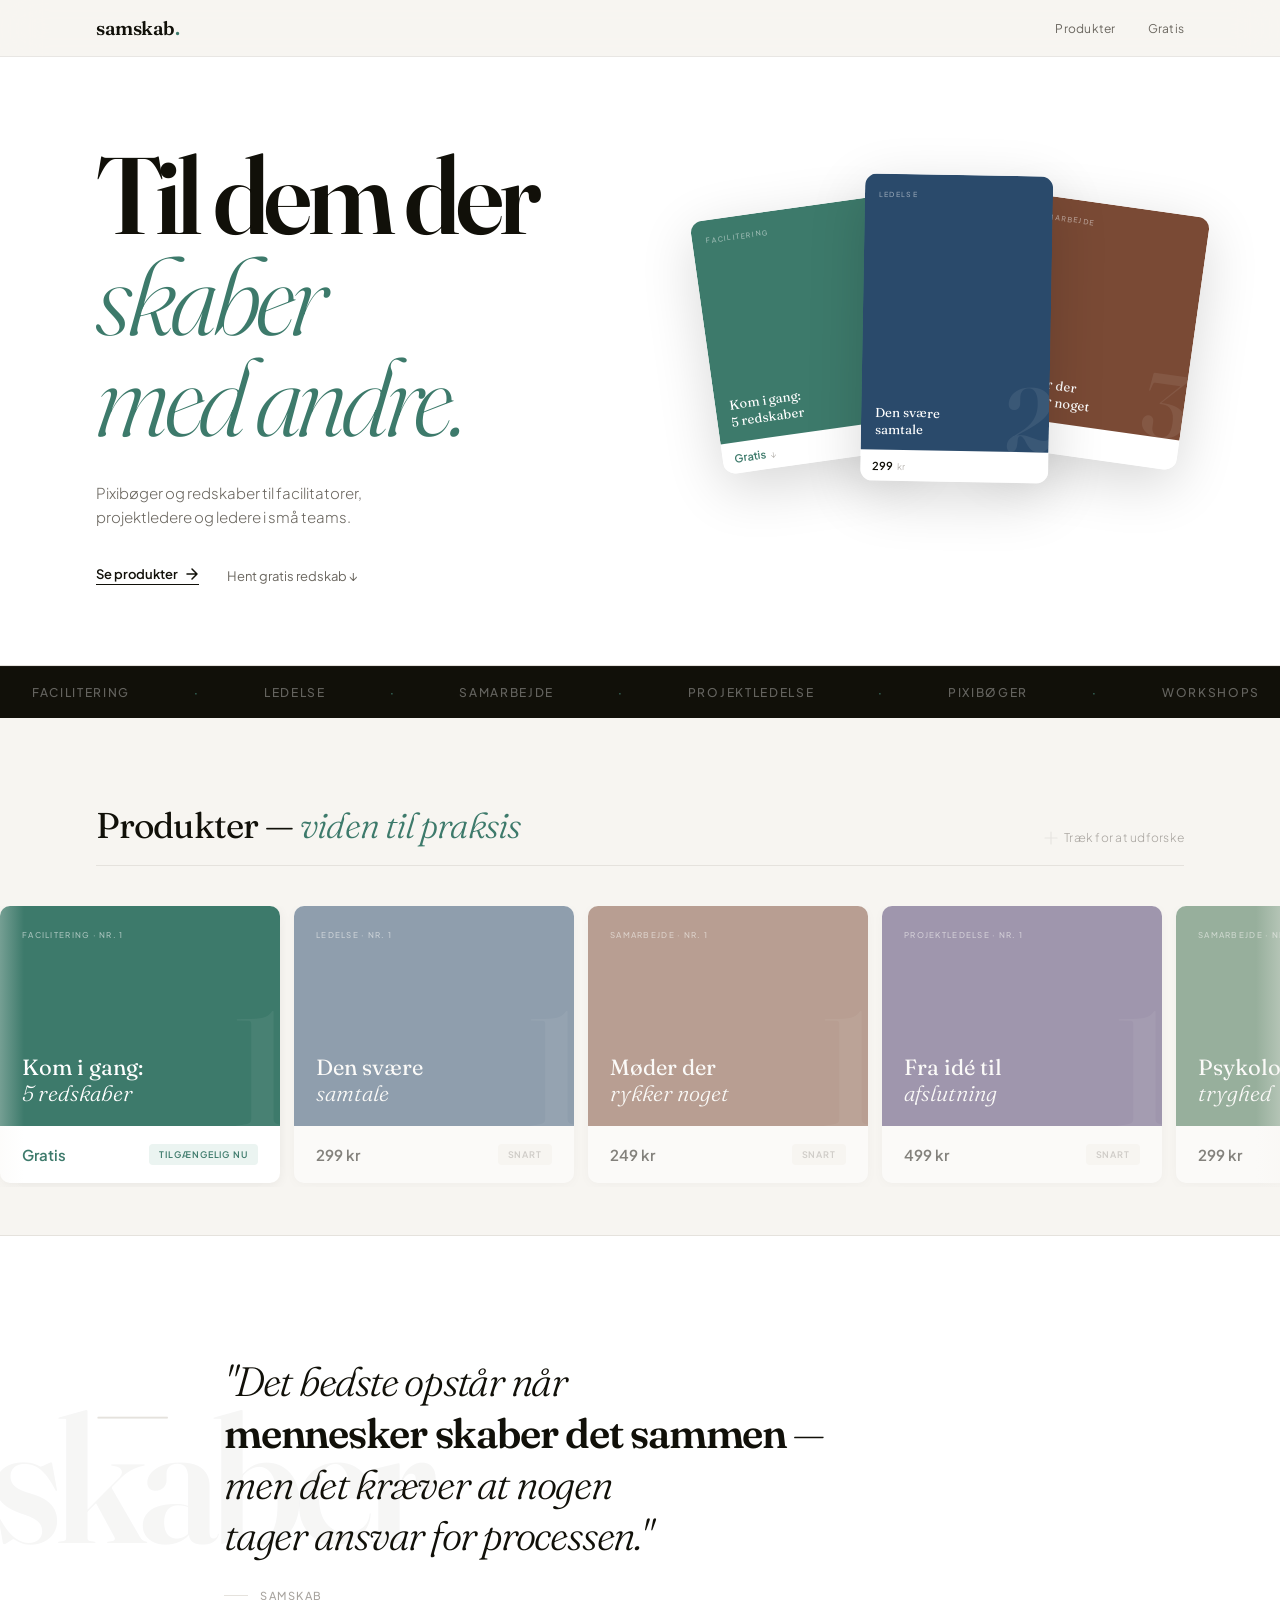
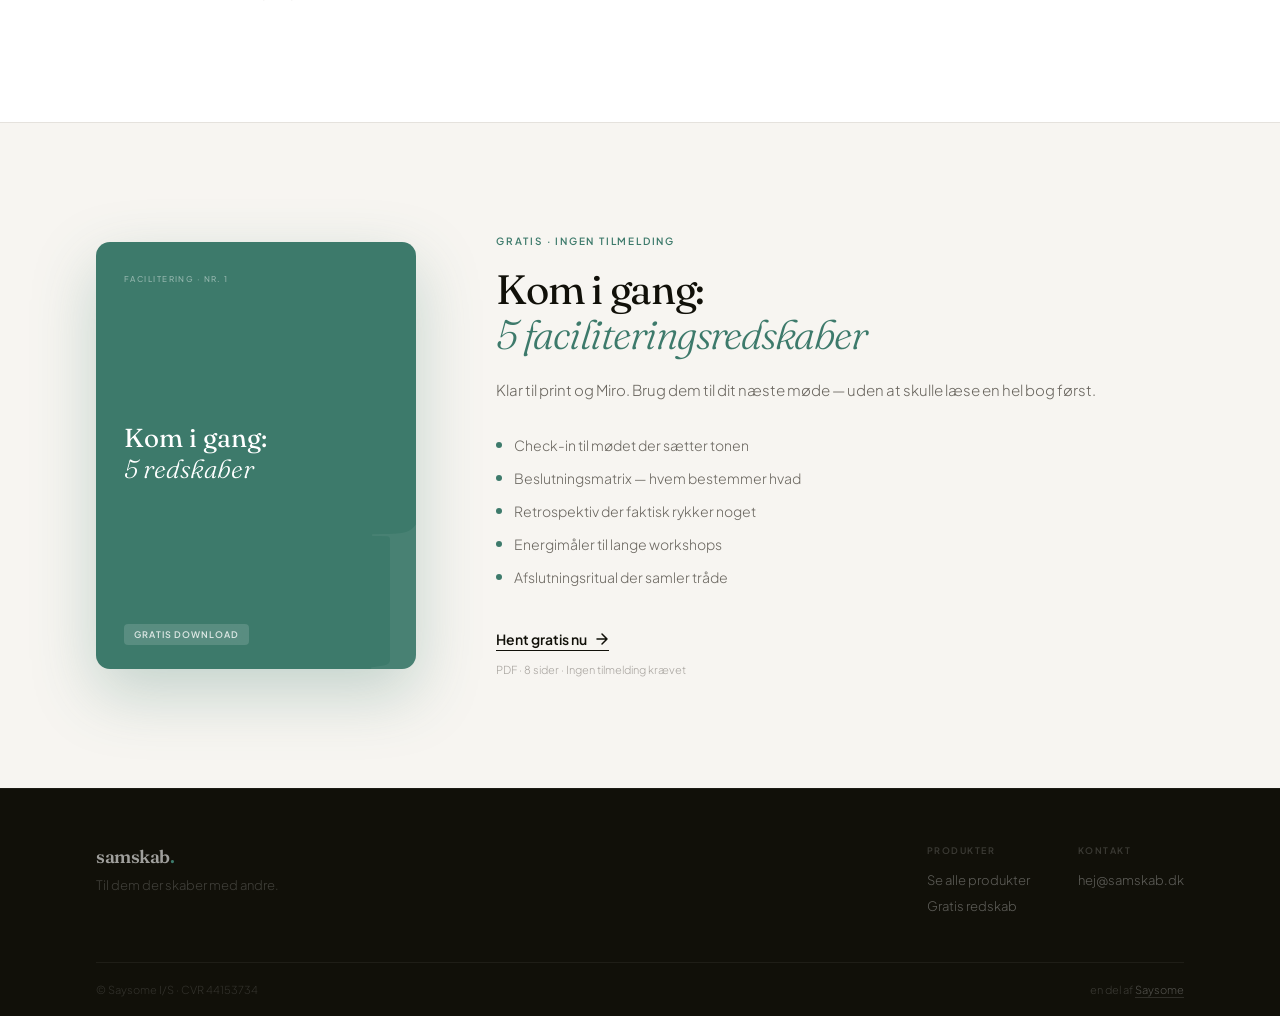
==== index.html @ ae4f19b9 "Redesign bottom half: editorial statement, split gratis section, structured footer Replaces dark sta" ====
<!DOCTYPE html>
<html lang="da">
<head>
  <meta charset="UTF-8">
  <meta name="viewport" content="width=device-width, initial-scale=1.0">
  <title>samskab — Til dem der skaber med andre</title>
  <meta name="description" content="Pixibøger og redskaber til facilitatorer, projektledere og ledere i små teams.">
  <meta property="og:title" content="samskab — Til dem der skaber med andre">
  <meta property="og:description" content="Pixibøger og redskaber til facilitatorer, projektledere og ledere i små teams.">
  <meta property="og:type" content="website">
  <link rel="preconnect" href="https://fonts.googleapis.com">
  <link rel="preconnect" href="https://fonts.gstatic.com" crossorigin>
  <link href="https://fonts.googleapis.com/css2?family=Fraunces:ital,opsz,wght@0,9..144,300;0,9..144,400;0,9..144,600;1,9..144,300;1,9..144,400&family=Plus+Jakarta+Sans:wght@300;400;500;600&display=swap" rel="stylesheet">
  <link rel="stylesheet" href="css/style.css">
</head>
<body>

<!-- NAV -->
<header class="nav">
  <div class="wrap">
    <div class="nav-inner">
      <a href="#" class="nav-logo">samskab<span>.</span></a>
      <nav class="nav-links">
        <a href="#produkter" class="nav-link">Produkter</a>
        <a href="#gratis" class="nav-link">Gratis</a>
      </nav>
    </div>
  </div>
</header>


<!-- HERO -->
<section class="hero">
  <div class="wrap">
    <div class="hero-inner">

      <div>
        <h1 class="hero-h1 reveal">
          Til dem der<br>
          <span class="italic">skaber<br>med andre.</span>
        </h1>
        <p class="hero-meta reveal reveal-delay-1">
          Pixibøger og redskaber til facilitatorer,<br>
          projektledere og ledere i små teams.
        </p>
        <div class="hero-links reveal reveal-delay-2">
          <a href="#produkter" class="hero-link-primary">
            Se produkter
            <svg width="14" height="14" viewBox="0 0 14 14" fill="none"><path d="M2 7h10M7 2l5 5-5 5" stroke="currentColor" stroke-width="1.5" stroke-linecap="round" stroke-linejoin="round"/></svg>
          </a>
          <a href="#gratis" class="hero-link-secondary">
            Hent gratis redskab ↓
          </a>
        </div>
      </div>

      <!-- Fanned card deck -->
      <div class="hero-deck">
        <div class="hc">
          <div class="hc-cover hc-cover-h" style="background:var(--s-f)">
            <div class="hc-deco">1</div>
            <div class="hc-series">Facilitering</div>
            <div class="hc-title">Kom i gang:<br>5 redskaber</div>
          </div>
          <div class="hc-foot"><div class="hc-price free">Gratis <small>↓</small></div></div>
        </div>
        <div class="hc">
          <div class="hc-cover hc-cover-xl" style="background:var(--s-l)">
            <div class="hc-deco">2</div>
            <div class="hc-series">Ledelse</div>
            <div class="hc-title">Den svære<br>samtale</div>
          </div>
          <div class="hc-foot"><div class="hc-price">299 <small>kr</small></div></div>
        </div>
        <div class="hc">
          <div class="hc-cover hc-cover-h" style="background:var(--s-s)">
            <div class="hc-deco">3</div>
            <div class="hc-series">Samarbejde</div>
            <div class="hc-title">Møder der<br>rykker noget</div>
          </div>
          <div class="hc-foot"><div class="hc-price">249 <small>kr</small></div></div>
        </div>
      </div>

    </div>
  </div>
</section>


<!-- MARQUEE -->
<div class="marquee-wrap">
  <div class="marquee-track">
    <!-- Repeated twice for seamless loop -->
    <span class="marquee-item">Facilitering</span>
    <span class="marquee-item accent">·</span>
    <span class="marquee-item">Ledelse</span>
    <span class="marquee-item accent">·</span>
    <span class="marquee-item">Samarbejde</span>
    <span class="marquee-item accent">·</span>
    <span class="marquee-item">Projektledelse</span>
    <span class="marquee-item accent">·</span>
    <span class="marquee-item">Pixibøger</span>
    <span class="marquee-item accent">·</span>
    <span class="marquee-item">Workshops</span>
    <span class="marquee-item accent">·</span>
    <span class="marquee-item">Redskaber</span>
    <span class="marquee-item accent">·</span>
    <span class="marquee-item">Skaber med andre</span>
    <span class="marquee-item accent">·</span>
    <span class="marquee-item">Facilitering</span>
    <span class="marquee-item accent">·</span>
    <span class="marquee-item">Ledelse</span>
    <span class="marquee-item accent">·</span>
    <span class="marquee-item">Samarbejde</span>
    <span class="marquee-item accent">·</span>
    <span class="marquee-item">Projektledelse</span>
    <span class="marquee-item accent">·</span>
    <span class="marquee-item">Pixibøger</span>
    <span class="marquee-item accent">·</span>
    <span class="marquee-item">Workshops</span>
    <span class="marquee-item accent">·</span>
    <span class="marquee-item">Redskaber</span>
    <span class="marquee-item accent">·</span>
    <span class="marquee-item">Skaber med andre</span>
    <span class="marquee-item accent">·</span>
  </div>
</div>


<!-- PRODUKTER -->
<section class="section-products" id="produkter">
  <div class="wrap">
    <div class="products-header reveal">
      <h2 class="products-h2">Produkter — <em>viden til praksis</em></h2>
      <span class="products-hint">
        <svg width="14" height="14" viewBox="0 0 14 14" fill="none"><path d="M7 1v12M1 7h12" stroke="currentColor" stroke-width="1.2" stroke-linecap="round" opacity=".5"/></svg>
        Træk for at udforske
      </span>
    </div>
  </div>

  <!-- Drag-scroll shelf -->
  <div class="shelf-outer">
    <div class="shelf" id="shelf">

      <div class="shelf-card">
        <a href="#gratis">
          <div class="sc-cover" style="background:var(--s-f)">
            <div class="sc-deco">1</div>
            <div class="sc-series">Facilitering · Nr. 1</div>
            <div class="sc-title">Kom i gang:<br><em>5 redskaber</em></div>
          </div>
          <div class="sc-foot">
            <div class="sc-price free">Gratis</div>
            <div class="sc-badge free-badge">Tilgængelig nu</div>
          </div>
        </a>
      </div>

      <div class="shelf-card disabled">
        <div class="sc-cover" style="background:var(--s-l)">
          <div class="sc-deco">1</div>
          <div class="sc-series">Ledelse · Nr. 1</div>
          <div class="sc-title">Den svære<br><em>samtale</em></div>
        </div>
        <div class="sc-foot">
          <div class="sc-price">299 kr</div>
          <div class="sc-badge soon-badge">Snart</div>
        </div>
      </div>

      <div class="shelf-card disabled">
        <div class="sc-cover" style="background:var(--s-s)">
          <div class="sc-deco">1</div>
          <div class="sc-series">Samarbejde · Nr. 1</div>
          <div class="sc-title">Møder der<br><em>rykker noget</em></div>
        </div>
        <div class="sc-foot">
          <div class="sc-price">249 kr</div>
          <div class="sc-badge soon-badge">Snart</div>
        </div>
      </div>

      <div class="shelf-card disabled">
        <div class="sc-cover" style="background:var(--s-p)">
          <div class="sc-deco">1</div>
          <div class="sc-series">Projektledelse · Nr. 1</div>
          <div class="sc-title">Fra idé til<br><em>afslutning</em></div>
        </div>
        <div class="sc-foot">
          <div class="sc-price">499 kr</div>
          <div class="sc-badge soon-badge">Snart</div>
        </div>
      </div>

      <div class="shelf-card disabled">
        <div class="sc-cover" style="background:var(--s-g)">
          <div class="sc-deco">2</div>
          <div class="sc-series">Samarbejde · Nr. 2</div>
          <div class="sc-title">Psykologisk<br><em>tryghed</em></div>
        </div>
        <div class="sc-foot">
          <div class="sc-price">299 kr</div>
          <div class="sc-badge soon-badge">Snart</div>
        </div>
      </div>

    </div>
  </div>
</section>


<!-- STATEMENT -->
<section class="section-statement">
  <div class="wrap">
    <div class="statement-ghost" aria-hidden="true">skaber</div>
    <div class="statement-body reveal">
      <div class="statement-num" aria-hidden="true">—</div>
      <div class="statement-content">
        <p class="statement-q">
          "Det bedste opstår når<br>
          <strong>mennesker skaber det sammen</strong> —<br>
          men det kræver at nogen<br>
          tager ansvar for processen."
        </p>
        <div class="statement-attr">samskab</div>
      </div>
    </div>
  </div>
</section>


<!-- GRATIS -->
<section class="section-gratis" id="gratis">
  <div class="wrap">
    <div class="gratis-grid">

      <!-- Left: cover card -->
      <div class="gratis-cover reveal">
        <div class="gratis-cover-deco" aria-hidden="true">1</div>
        <div class="gratis-cover-series">Facilitering · Nr. 1</div>
        <div class="gratis-cover-title">Kom i gang:<br><em>5 redskaber</em></div>
        <div class="gratis-cover-foot">
          <span class="gratis-cover-tag">Gratis download</span>
        </div>
      </div>

      <!-- Right: info -->
      <div class="gratis-info reveal reveal-delay-1">
        <div class="gratis-kicker">Gratis · Ingen tilmelding</div>
        <h2 class="gratis-h">Kom i gang:<br><em>5 faciliterings­redskaber</em></h2>
        <p class="gratis-sub">Klar til print og Miro. Brug dem til dit næste møde — uden at skulle læse en hel bog først.</p>
        <ul class="gratis-bullets">
          <li>Check-in til mødet der sætter tonen</li>
          <li>Beslutningsmatrix — hvem bestemmer hvad</li>
          <li>Retrospektiv der faktisk rykker noget</li>
          <li>Energimåler til lange workshops</li>
          <li>Afslutningsritual der samler tråde</li>
        </ul>
        <a href="[LEMON_SQUEEZY_URL]" class="gratis-cta">
          Hent gratis nu
          <svg width="14" height="14" viewBox="0 0 14 14" fill="none"><path d="M2 7h10M7 2l5 5-5 5" stroke="currentColor" stroke-width="1.5" stroke-linecap="round" stroke-linejoin="round"/></svg>
        </a>
        <span class="gratis-note">PDF · 8 sider · Ingen tilmelding krævet</span>
      </div>

    </div>
  </div>
</section>


<!-- FOOTER -->
<footer class="footer">
  <div class="wrap">
    <div class="footer-top">
      <div class="footer-brand">
        <span class="footer-logo">samskab<span>.</span></span>
        <p class="footer-tagline">Til dem der skaber med andre.</p>
      </div>
      <div>
        <div class="footer-col-head">Produkter</div>
        <div class="footer-col-links">
          <a href="#produkter" class="footer-link">Se alle produkter</a>
          <a href="#gratis" class="footer-link">Gratis redskab</a>
        </div>
      </div>
      <div>
        <div class="footer-col-head">Kontakt</div>
        <div class="footer-col-links">
          <a href="mailto:hej@samskab.dk" class="footer-link">hej@samskab.dk</a>
        </div>
      </div>
    </div>
    <div class="footer-bottom">
      <span class="footer-copy">© Saysome I/S · CVR 44153734</span>
      <span class="footer-saysome">en del af <a href="https://saysome.dk" target="_blank" rel="noopener">Saysome</a></span>
    </div>
  </div>
</footer>


<script>
// ── Scroll reveal
const observer = new IntersectionObserver((entries) => {
  entries.forEach(e => {
    if (e.isIntersecting) { e.target.classList.add('visible'); observer.unobserve(e.target); }
  });
}, { threshold: 0.12 });
document.querySelectorAll('.reveal').forEach(el => observer.observe(el));

// ── Drag-scroll shelf
const shelf = document.getElementById('shelf');
let isDown = false, startX, scrollLeft;
shelf.addEventListener('mousedown', e => {
  isDown = true;
  startX = e.pageX - shelf.offsetLeft;
  scrollLeft = shelf.scrollLeft;
});
document.addEventListener('mouseup', () => { isDown = false; });
shelf.addEventListener('mousemove', e => {
  if (!isDown) return;
  e.preventDefault();
  const x = e.pageX - shelf.offsetLeft;
  shelf.scrollLeft = scrollLeft - (x - startX) * 1.4;
});
// Touch support
shelf.addEventListener('touchstart', e => {
  startX = e.touches[0].pageX - shelf.offsetLeft;
  scrollLeft = shelf.scrollLeft;
}, { passive: true });
shelf.addEventListener('touchmove', e => {
  const x = e.touches[0].pageX - shelf.offsetLeft;
  shelf.scrollLeft = scrollLeft - (x - startX);
}, { passive: true });
</script>

</body>
</html>
---- css/style.css ----
/* ─────────────────────────────────────────
   samskab.dk · 2025 · Trendsetter edition
   ───────────────────────────────────────── */

*, *::before, *::after { margin: 0; padding: 0; box-sizing: border-box; }

:root {
  --primary:   #3D7A6B;
  --pl:        #EBF4F1;
  --text:      #111009;
  --muted:     #6B6760;
  --subtle:    #A8A49F;
  --bg:        #F7F5F1;
  --white:     #FFFFFF;
  --border:    #E5E2DD;
  --dark:      #111009;

  --s-f: #3D7A6B;
  --s-l: #2A4A6B;
  --s-s: #7A4A35;
  --s-p: #4A3A6B;
  --s-g: #3A6B4A;

  --serif: 'Fraunces', Georgia, serif;
  --sans:  'Plus Jakarta Sans', system-ui, sans-serif;
}

html { font-size: 16px; -webkit-font-smoothing: antialiased; scroll-behavior: smooth; }
body { font-family: var(--sans); background: var(--bg); color: var(--text); overflow-x: hidden; }
a { text-decoration: none; color: inherit; }

.wrap { max-width: 1200px; margin: 0 auto; padding: 0 56px; }
@media (max-width: 680px) { .wrap { padding: 0 24px; } }

/* ── SCROLL REVEAL ── */
.reveal {
  opacity: 0;
  transform: translateY(28px);
  transition: opacity .7s cubic-bezier(.16,1,.3,1), transform .7s cubic-bezier(.16,1,.3,1);
}
.reveal.visible { opacity: 1; transform: translateY(0); }
.reveal-delay-1 { transition-delay: .1s; }
.reveal-delay-2 { transition-delay: .2s; }
.reveal-delay-3 { transition-delay: .3s; }

/* ── NAV ── */
.nav {
  background: rgba(247,245,241,.88);
  backdrop-filter: blur(20px);
  -webkit-backdrop-filter: blur(20px);
  border-bottom: 1px solid rgba(0,0,0,.06);
  position: sticky; top: 0; z-index: 100;
}
.nav-inner {
  height: 56px;
  display: flex; align-items: center; justify-content: space-between;
}
.nav-logo {
  font-family: var(--serif);
  font-size: 19px; font-weight: 600; letter-spacing: -.025em; color: var(--text);
}
.nav-logo span { color: var(--primary); }
.nav-links { display: flex; gap: 32px; align-items: center; }
.nav-link {
  font-size: 12px; color: var(--muted); font-weight: 400;
  letter-spacing: .02em; transition: color .15s;
}
.nav-link:hover { color: var(--text); }

/* ── HERO ── */
.hero {
  background: var(--white);
  padding: 88px 0 80px;
  border-bottom: 1px solid var(--border);
  overflow: visible;
}
.hero-inner {
  display: grid;
  grid-template-columns: 1fr 460px;
  gap: 40px;
  align-items: center;
}
.hero-h1 {
  font-family: var(--serif);
  font-size: clamp(64px, 8.5vw, 128px);
  font-weight: 600;
  color: var(--text);
  line-height: .93;
  letter-spacing: -.04em;
  margin-bottom: 32px;
}
.hero-h1 .italic {
  color: var(--primary);
  font-style: italic;
  font-weight: 300;
}
.hero-meta {
  font-size: 15px;
  color: var(--muted);
  line-height: 1.65;
  font-weight: 300;
  max-width: 360px;
  margin-bottom: 36px;
}
.hero-links {
  display: flex; align-items: center; gap: 28px;
}
.hero-link-primary {
  font-size: 13px; font-weight: 600; color: var(--text);
  display: flex; align-items: center; gap: 7px;
  border-bottom: 1.5px solid var(--text);
  padding-bottom: 2px;
  transition: color .2s, border-color .2s;
}
.hero-link-primary:hover { color: var(--primary); border-color: var(--primary); }
.hero-link-secondary {
  font-size: 13px; font-weight: 400; color: var(--muted);
  display: flex; align-items: center; gap: 6px;
  transition: color .2s;
}
.hero-link-secondary:hover { color: var(--text); }

/* Fanned card deck */
.hero-deck {
  position: relative;
  width: 460px;
  height: 380px;
  flex-shrink: 0;
}
.hero-deck .hc {
  position: absolute;
  width: 188px;
  border-radius: 12px;
  overflow: hidden;
  box-shadow: 0 16px 56px rgba(0,0,0,.16);
  transform-origin: bottom center;
  transition: transform .4s cubic-bezier(.34,1.56,.64,1);
}
.hero-deck .hc:nth-child(1) {
  left: 0px; top: 32px;
  transform: rotate(-8deg);
  z-index: 1;
}
.hero-deck .hc:nth-child(2) {
  left: 136px; top: 0;
  transform: rotate(1deg);
  z-index: 3;
}
.hero-deck .hc:nth-child(3) {
  left: 264px; top: 28px;
  transform: rotate(8deg);
  z-index: 2;
}
.hero-deck:hover .hc:nth-child(1) { transform: rotate(-14deg) translateY(-12px); }
.hero-deck:hover .hc:nth-child(2) { transform: rotate(1deg) translateY(-20px); }
.hero-deck:hover .hc:nth-child(3) { transform: rotate(14deg) translateY(-12px); }

.hc-cover {
  padding: 16px 14px 12px;
  display: flex; flex-direction: column; justify-content: space-between;
  position: relative; overflow: hidden;
}
.hc-cover-h { height: 224px; }
.hc-cover-xl { height: 276px; }
.hc-deco {
  font-family: var(--serif); font-size: 90px; font-weight: 600;
  color: rgba(255,255,255,.08); position: absolute; right: -5px; bottom: -12px;
  line-height: 1; user-select: none;
}
.hc-series {
  font-size: 7px; letter-spacing: .18em; text-transform: uppercase;
  color: rgba(255,255,255,.5); font-weight: 500; position: relative; z-index: 1;
}
.hc-title {
  font-family: var(--serif); font-size: 13px; color: #fff;
  font-weight: 400; line-height: 1.3; position: relative; z-index: 1;
}
.hc-foot { background: var(--white); padding: 9px 12px; }
.hc-price { font-size: 11px; font-weight: 600; color: var(--text); }
.hc-price.free { color: var(--primary); }
.hc-price small { font-size: 9px; color: var(--subtle); font-weight: 300; margin-left: 2px; }

/* ── MARQUEE ── */
.marquee-wrap {
  background: var(--dark);
  padding: 18px 0;
  overflow: hidden;
  border-top: 1px solid rgba(255,255,255,.04);
}
.marquee-track {
  display: flex;
  gap: 0;
  animation: marquee 28s linear infinite;
  width: max-content;
}
.marquee-track:hover { animation-play-state: paused; }
.marquee-item {
  font-size: 12px;
  font-weight: 500;
  letter-spacing: .14em;
  text-transform: uppercase;
  color: rgba(255,255,255,.35);
  white-space: nowrap;
  padding: 0 32px;
}
.marquee-item.accent { color: var(--primary); }
@keyframes marquee {
  from { transform: translateX(0); }
  to   { transform: translateX(-50%); }
}

/* ── PRODUCTS ── */
.section-products { padding: 88px 0 0; }
.products-header {
  display: flex; align-items: flex-end; justify-content: space-between;
  margin-bottom: 40px; padding-bottom: 20px;
  border-bottom: 1px solid var(--border);
}
.products-h2 {
  font-family: var(--serif);
  font-size: clamp(28px, 2.8vw, 40px);
  font-weight: 400; color: var(--text);
  letter-spacing: -.025em; line-height: 1.1;
}
.products-h2 em { font-style: italic; font-weight: 300; color: var(--primary); }
.products-hint {
  font-size: 12px; color: var(--subtle);
  font-weight: 300; letter-spacing: .02em;
  display: flex; align-items: center; gap: 6px;
}
.products-hint svg { opacity: .4; }

/* Horizontal shelf */
.shelf-outer {
  position: relative;
  margin: 0 -56px;
  padding: 0 56px 48px;
}
.shelf {
  display: flex;
  gap: 14px;
  overflow-x: auto;
  scroll-snap-type: x mandatory;
  -webkit-overflow-scrolling: touch;
  cursor: grab;
  padding-right: 56px;
  padding-bottom: 4px;
}
.shelf:active { cursor: grabbing; }
.shelf::-webkit-scrollbar { display: none; }
.shelf-card {
  flex-shrink: 0;
  width: 280px;
  scroll-snap-align: start;
  background: var(--white);
  border-radius: 10px;
  overflow: hidden;
  box-shadow: 0 2px 12px rgba(0,0,0,.06);
  transition: box-shadow .3s, transform .3s;
  transform-style: preserve-3d;
}
.shelf-card:not(.disabled):hover {
  box-shadow: 0 16px 48px rgba(0,0,0,.12);
  transform: translateY(-4px);
}
.sc-cover {
  height: 220px;
  padding: 24px 22px 20px;
  display: flex; flex-direction: column; justify-content: space-between;
  position: relative; overflow: hidden;
}
.sc-deco {
  font-family: var(--serif); font-size: 160px; font-weight: 600;
  color: rgba(255,255,255,.06); position: absolute; right: -12px; bottom: -24px;
  line-height: 1; user-select: none;
}
.sc-series {
  font-size: 8px; letter-spacing: .16em; text-transform: uppercase;
  color: rgba(255,255,255,.55); font-weight: 500;
}
.sc-title {
  font-family: var(--serif); font-size: 22px; color: #fff;
  font-weight: 400; line-height: 1.2; position: relative; z-index: 1;
}
.sc-title em { font-style: italic; font-weight: 300; }
.sc-foot {
  padding: 18px 22px;
  display: flex; align-items: center; justify-content: space-between;
}
.sc-price { font-size: 15px; font-weight: 600; color: var(--text); }
.sc-price.free { color: var(--primary); }
.sc-badge {
  font-size: 9px; font-weight: 600; letter-spacing: .1em; text-transform: uppercase;
  padding: 5px 10px; border-radius: 4px;
}
.sc-badge.free-badge { background: var(--pl); color: var(--primary); }
.sc-badge.soon-badge { background: var(--bg); color: var(--subtle); }
.shelf-card.disabled { opacity: .5; }

/* Scroll fade edges */
.shelf-outer::before, .shelf-outer::after {
  content: '';
  position: absolute; top: 0; bottom: 0; width: 80px; z-index: 2; pointer-events: none;
}
.shelf-outer::before { left: 0; background: linear-gradient(to right, var(--bg), transparent); }
.shelf-outer::after  { right: 0; background: linear-gradient(to left, var(--bg), transparent); }

/* ── STATEMENT ── */
.section-statement {
  background: var(--white);
  padding: 120px 0;
  border-top: 1px solid var(--border);
  position: relative; overflow: hidden;
}
.statement-ghost {
  font-family: var(--serif);
  font-size: clamp(96px, 14vw, 200px);
  font-weight: 600; color: rgba(17,16,9,.04);
  position: absolute; left: -8px; top: 50%;
  transform: translateY(-50%);
  line-height: 1; user-select: none; letter-spacing: -.04em;
  pointer-events: none; white-space: nowrap;
}
.statement-body {
  position: relative; z-index: 1;
  display: grid;
  grid-template-columns: 80px 1fr;
  gap: 0 48px;
  align-items: start;
  max-width: 920px;
}
.statement-num {
  font-family: var(--serif);
  font-size: clamp(72px, 8vw, 110px);
  font-weight: 600; color: var(--border);
  line-height: .9; letter-spacing: -.04em;
  padding-top: 4px;
}
.statement-content {}
.statement-q {
  font-family: var(--serif);
  font-size: clamp(26px, 3.2vw, 48px);
  color: var(--text); font-weight: 300; font-style: italic;
  line-height: 1.25; letter-spacing: -.03em; margin-bottom: 28px;
}
.statement-q strong {
  font-weight: 600; font-style: normal;
}
.statement-attr {
  font-size: 11px; color: var(--subtle);
  letter-spacing: .14em; text-transform: uppercase; font-weight: 500;
  display: flex; align-items: center; gap: 12px;
}
.statement-attr::before {
  content: ''; width: 24px; height: 1px;
  background: var(--border); display: block;
}

/* ── GRATIS ── */
.section-gratis {
  background: var(--bg);
  padding: 112px 0;
  border-top: 1px solid var(--border);
}
.gratis-grid {
  display: grid;
  grid-template-columns: 320px 1fr;
  gap: 80px;
  align-items: center;
}

/* Left: product cover card */
.gratis-cover {
  background: var(--s-f);
  border-radius: 14px;
  padding: 32px 28px 24px;
  display: flex; flex-direction: column; justify-content: space-between;
  position: relative; overflow: hidden;
  aspect-ratio: 3/4;
  box-shadow: 0 24px 64px rgba(61,122,107,.28);
}
.gratis-cover-deco {
  font-family: var(--serif); font-size: 200px; font-weight: 600;
  color: rgba(255,255,255,.06); position: absolute; right: -16px; bottom: -28px;
  line-height: 1; user-select: none; letter-spacing: -.04em;
}
.gratis-cover-series {
  font-size: 8px; letter-spacing: .18em; text-transform: uppercase;
  color: rgba(255,255,255,.45); font-weight: 500; position: relative; z-index: 1;
}
.gratis-cover-title {
  font-family: var(--serif); font-size: 26px; color: #fff;
  font-weight: 400; line-height: 1.2; position: relative; z-index: 1;
}
.gratis-cover-title em { font-style: italic; font-weight: 300; }
.gratis-cover-foot {
  position: relative; z-index: 1;
  display: flex; align-items: center; justify-content: space-between;
}
.gratis-cover-tag {
  font-size: 9px; font-weight: 600; letter-spacing: .1em; text-transform: uppercase;
  background: rgba(255,255,255,.15); color: rgba(255,255,255,.8);
  padding: 5px 10px; border-radius: 4px; backdrop-filter: blur(8px);
}

/* Right: info column */
.gratis-info {}
.gratis-kicker {
  font-size: 10px; letter-spacing: .18em; text-transform: uppercase;
  color: var(--primary); font-weight: 600; margin-bottom: 20px;
}
.gratis-h {
  font-family: var(--serif);
  font-size: clamp(30px, 3.2vw, 46px);
  color: var(--text); font-weight: 400; line-height: 1.1;
  letter-spacing: -.03em; margin-bottom: 20px;
}
.gratis-h em { font-style: italic; font-weight: 300; color: var(--primary); }
.gratis-sub {
  font-size: 15px; color: var(--muted);
  font-weight: 300; line-height: 1.7;
  margin-bottom: 32px;
}
.gratis-bullets {
  list-style: none;
  margin-bottom: 40px;
  display: flex; flex-direction: column; gap: 12px;
}
.gratis-bullets li {
  display: flex; align-items: flex-start; gap: 12px;
  font-size: 14px; color: var(--muted); font-weight: 300; line-height: 1.5;
}
.gratis-bullets li::before {
  content: '';
  width: 6px; height: 6px; border-radius: 50%;
  background: var(--primary); flex-shrink: 0; margin-top: 7px;
}
.gratis-cta {
  display: inline-flex; align-items: center; gap: 8px;
  font-size: 14px; font-weight: 600; color: var(--text);
  border-bottom: 1.5px solid var(--text); padding-bottom: 2px;
  transition: color .2s, border-color .2s;
}
.gratis-cta:hover { color: var(--primary); border-color: var(--primary); }
.gratis-note {
  display: block; margin-top: 12px;
  font-size: 11px; color: var(--subtle); font-weight: 300;
}

/* ── FOOTER ── */
.footer {
  background: var(--dark);
  border-top: 1px solid rgba(255,255,255,.05);
}
.footer-top {
  padding: 56px 0 48px;
  display: grid;
  grid-template-columns: 1fr auto auto;
  gap: 48px;
  align-items: start;
  border-bottom: 1px solid rgba(255,255,255,.06);
}
.footer-brand {}
.footer-logo {
  font-family: var(--serif); font-size: 18px; font-weight: 600;
  color: rgba(255,255,255,.6); letter-spacing: -.025em;
  display: block; margin-bottom: 8px;
}
.footer-logo span { color: var(--primary); }
.footer-tagline {
  font-size: 13px; color: rgba(255,255,255,.2);
  font-weight: 300; line-height: 1.5;
}
.footer-col-head {
  font-size: 9px; letter-spacing: .16em; text-transform: uppercase;
  color: rgba(255,255,255,.18); font-weight: 600; margin-bottom: 16px;
}
.footer-col-links {
  display: flex; flex-direction: column; gap: 10px;
}
.footer-link {
  font-size: 13px; color: rgba(255,255,255,.32);
  font-weight: 300; transition: color .15s;
}
.footer-link:hover { color: rgba(255,255,255,.72); }
.footer-bottom {
  padding: 20px 0;
  display: flex; align-items: center; justify-content: space-between;
  flex-wrap: wrap; gap: 8px;
}
.footer-copy { font-size: 11px; color: rgba(255,255,255,.14); font-weight: 300; }
.footer-saysome {
  font-size: 11px; color: rgba(255,255,255,.18); font-weight: 300;
}
.footer-saysome a {
  color: rgba(255,255,255,.28); text-decoration: underline;
  text-underline-offset: 3px; text-decoration-color: rgba(255,255,255,.12);
  transition: color .15s;
}
.footer-saysome a:hover { color: rgba(255,255,255,.6); }

/* ── RESPONSIVE ── */
@media (max-width: 960px) {
  .hero-inner { grid-template-columns: 1fr; }
  .hero-deck { display: none; }
  .hero { padding: 72px 0 64px; }
  .shelf-outer { margin: 0 -24px; padding: 0 24px 40px; }
  .products-header { flex-direction: column; align-items: flex-start; gap: 8px; }
  .gratis-grid { grid-template-columns: 1fr; gap: 48px; }
  .gratis-cover { max-width: 280px; }
  .statement-body { grid-template-columns: 1fr; }
  .statement-num { display: none; }
  .footer-top { grid-template-columns: 1fr 1fr; }
  .footer-brand { grid-column: 1 / -1; }
}
@media (max-width: 600px) {
  .nav-links { display: none; }
  .shelf-card { width: 240px; }
  .footer-top { grid-template-columns: 1fr; gap: 32px; }
  .footer-bottom { flex-direction: column; align-items: flex-start; }
}
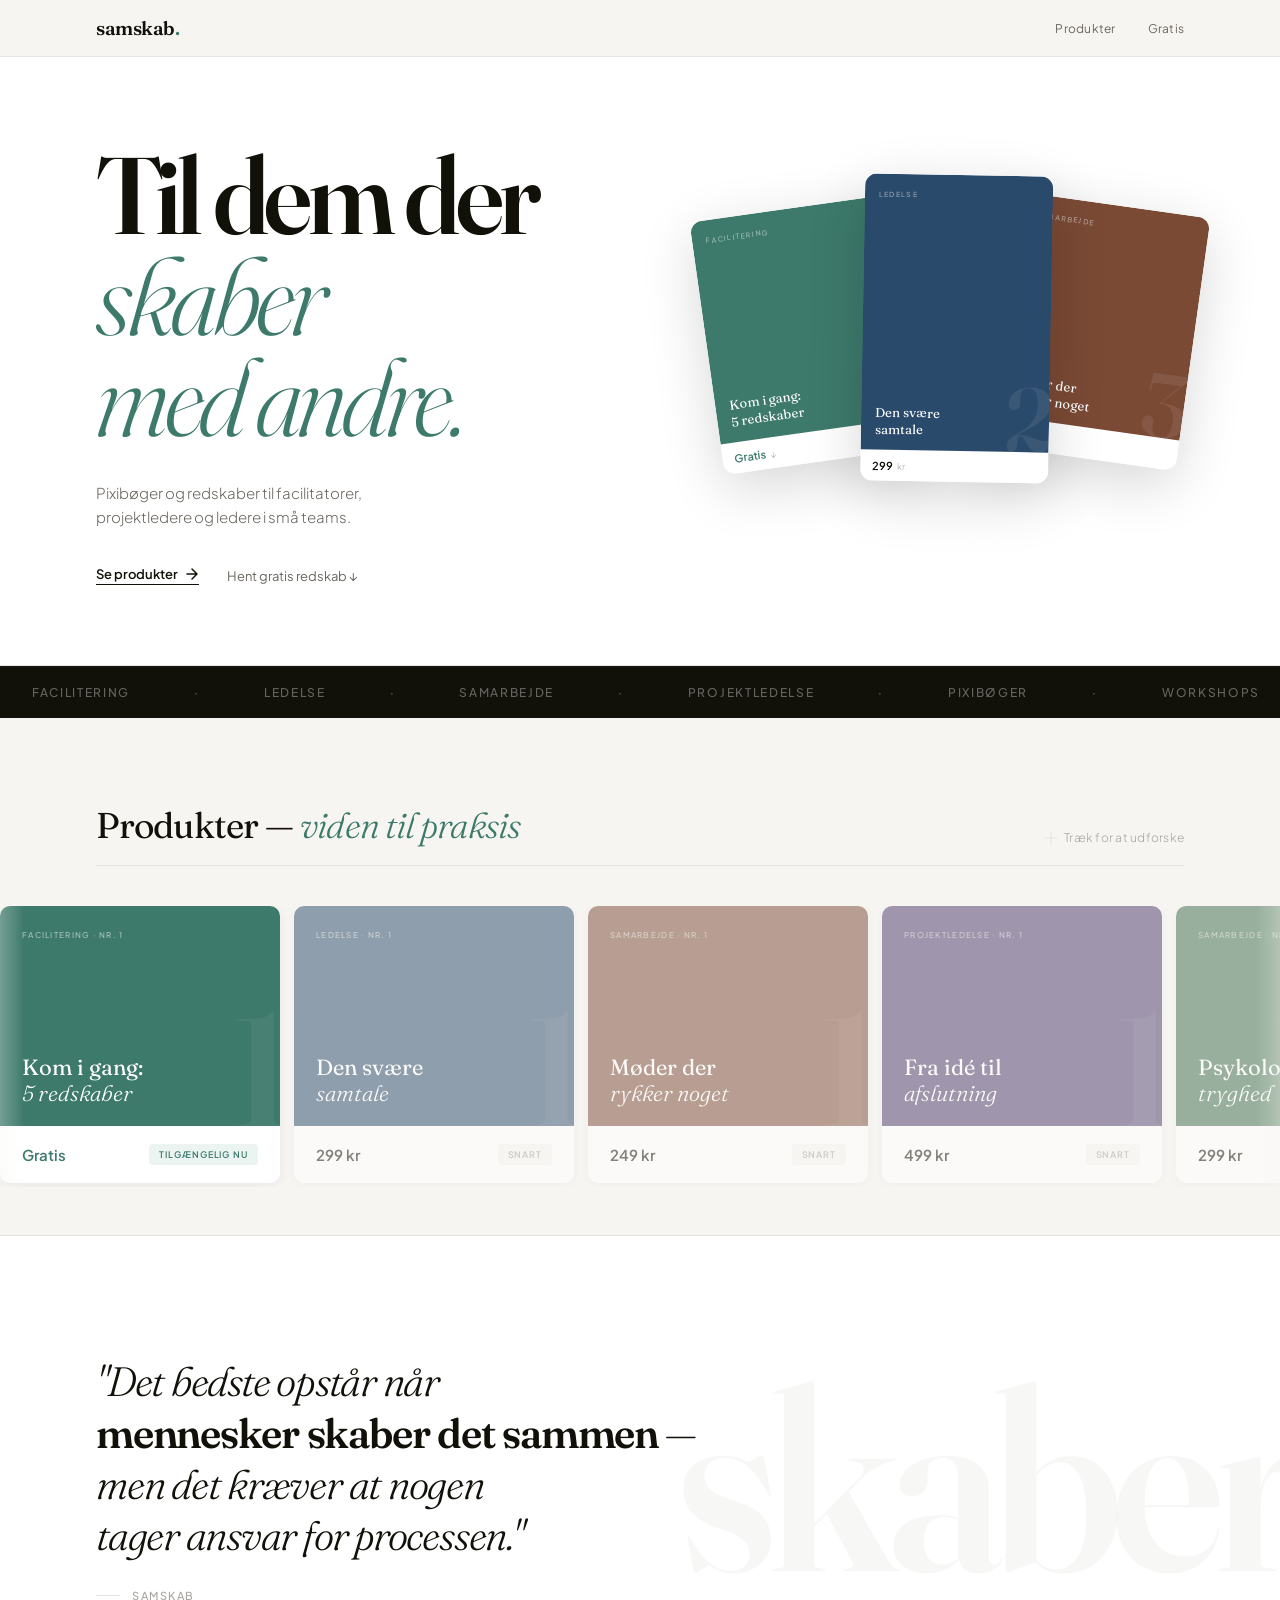
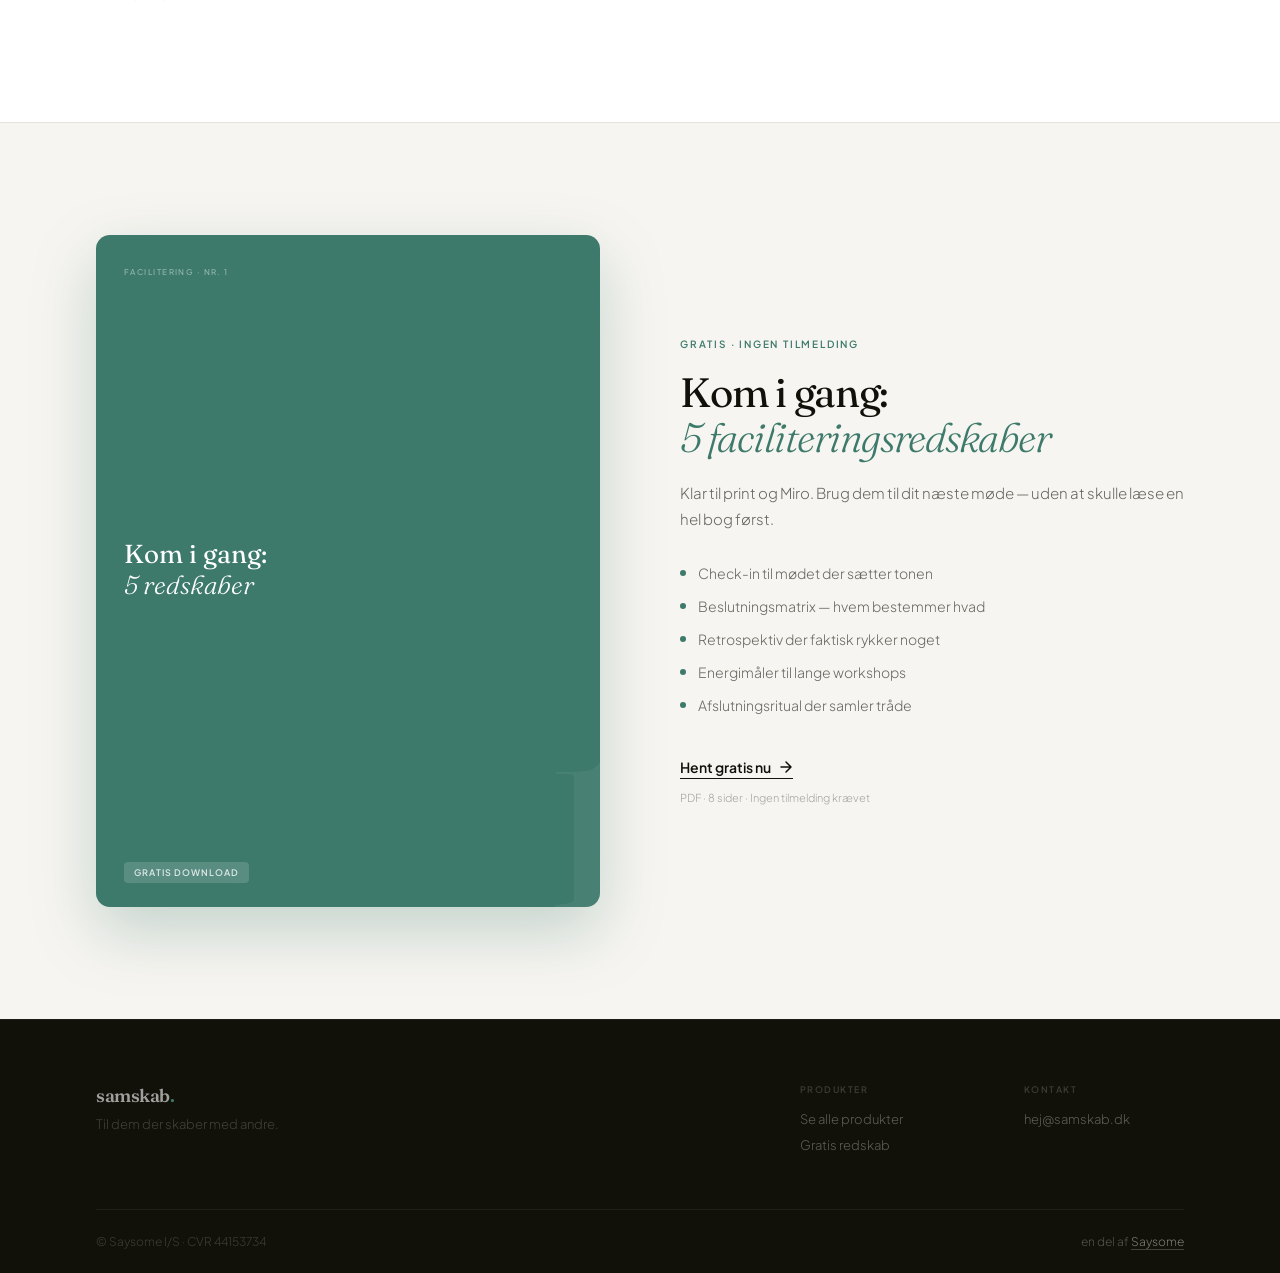
==== commit 051f3e83: "Polish: ghost text right-aligned, equal-column gratis grid, footer spacing Ghost text moved to right" ====
--- a/index.html
+++ b/index.html
@@ -215,7 +215,6 @@
   <div class="wrap">
     <div class="statement-ghost" aria-hidden="true">skaber</div>
     <div class="statement-body reveal">
-      <div class="statement-num" aria-hidden="true">—</div>
       <div class="statement-content">
         <p class="statement-q">
           "Det bedste opstår når<br>
--- a/css/style.css
+++ b/css/style.css
@@ -314,28 +314,18 @@
 }
 .statement-ghost {
   font-family: var(--serif);
-  font-size: clamp(96px, 14vw, 200px);
-  font-weight: 600; color: rgba(17,16,9,.04);
-  position: absolute; left: -8px; top: 50%;
+  font-size: clamp(140px, 20vw, 280px);
+  font-weight: 600; color: rgba(17,16,9,.035);
+  position: absolute; right: -24px; top: 50%;
   transform: translateY(-50%);
   line-height: 1; user-select: none; letter-spacing: -.04em;
   pointer-events: none; white-space: nowrap;
 }
 .statement-body {
   position: relative; z-index: 1;
-  display: grid;
-  grid-template-columns: 80px 1fr;
-  gap: 0 48px;
-  align-items: start;
-  max-width: 920px;
-}
-.statement-num {
-  font-family: var(--serif);
-  font-size: clamp(72px, 8vw, 110px);
-  font-weight: 600; color: var(--border);
-  line-height: .9; letter-spacing: -.04em;
-  padding-top: 4px;
-}
+  max-width: 800px;
+}
+.statement-num { display: none; }
 .statement-content {}
 .statement-q {
   font-family: var(--serif);
@@ -364,7 +354,7 @@
 }
 .gratis-grid {
   display: grid;
-  grid-template-columns: 320px 1fr;
+  grid-template-columns: 1fr 1fr;
   gap: 80px;
   align-items: center;
 }
@@ -453,10 +443,10 @@
   border-top: 1px solid rgba(255,255,255,.05);
 }
 .footer-top {
-  padding: 56px 0 48px;
+  padding: 64px 0 56px;
   display: grid;
-  grid-template-columns: 1fr auto auto;
-  gap: 48px;
+  grid-template-columns: 1fr 160px 160px;
+  gap: 64px;
   align-items: start;
   border-bottom: 1px solid rgba(255,255,255,.06);
 }
@@ -484,20 +474,20 @@
 }
 .footer-link:hover { color: rgba(255,255,255,.72); }
 .footer-bottom {
-  padding: 20px 0;
+  padding: 24px 0;
   display: flex; align-items: center; justify-content: space-between;
   flex-wrap: wrap; gap: 8px;
 }
-.footer-copy { font-size: 11px; color: rgba(255,255,255,.14); font-weight: 300; }
+.footer-copy { font-size: 12px; color: rgba(255,255,255,.18); font-weight: 300; }
 .footer-saysome {
-  font-size: 11px; color: rgba(255,255,255,.18); font-weight: 300;
+  font-size: 12px; color: rgba(255,255,255,.28); font-weight: 300;
 }
 .footer-saysome a {
-  color: rgba(255,255,255,.28); text-decoration: underline;
-  text-underline-offset: 3px; text-decoration-color: rgba(255,255,255,.12);
+  color: rgba(255,255,255,.45); text-decoration: underline;
+  text-underline-offset: 3px; text-decoration-color: rgba(255,255,255,.2);
   transition: color .15s;
 }
-.footer-saysome a:hover { color: rgba(255,255,255,.6); }
+.footer-saysome a:hover { color: rgba(255,255,255,.75); }
 
 /* ── RESPONSIVE ── */
 @media (max-width: 960px) {
@@ -507,9 +497,7 @@
   .shelf-outer { margin: 0 -24px; padding: 0 24px 40px; }
   .products-header { flex-direction: column; align-items: flex-start; gap: 8px; }
   .gratis-grid { grid-template-columns: 1fr; gap: 48px; }
-  .gratis-cover { max-width: 280px; }
-  .statement-body { grid-template-columns: 1fr; }
-  .statement-num { display: none; }
+  .gratis-cover { max-width: 320px; }
   .footer-top { grid-template-columns: 1fr 1fr; }
   .footer-brand { grid-column: 1 / -1; }
 }
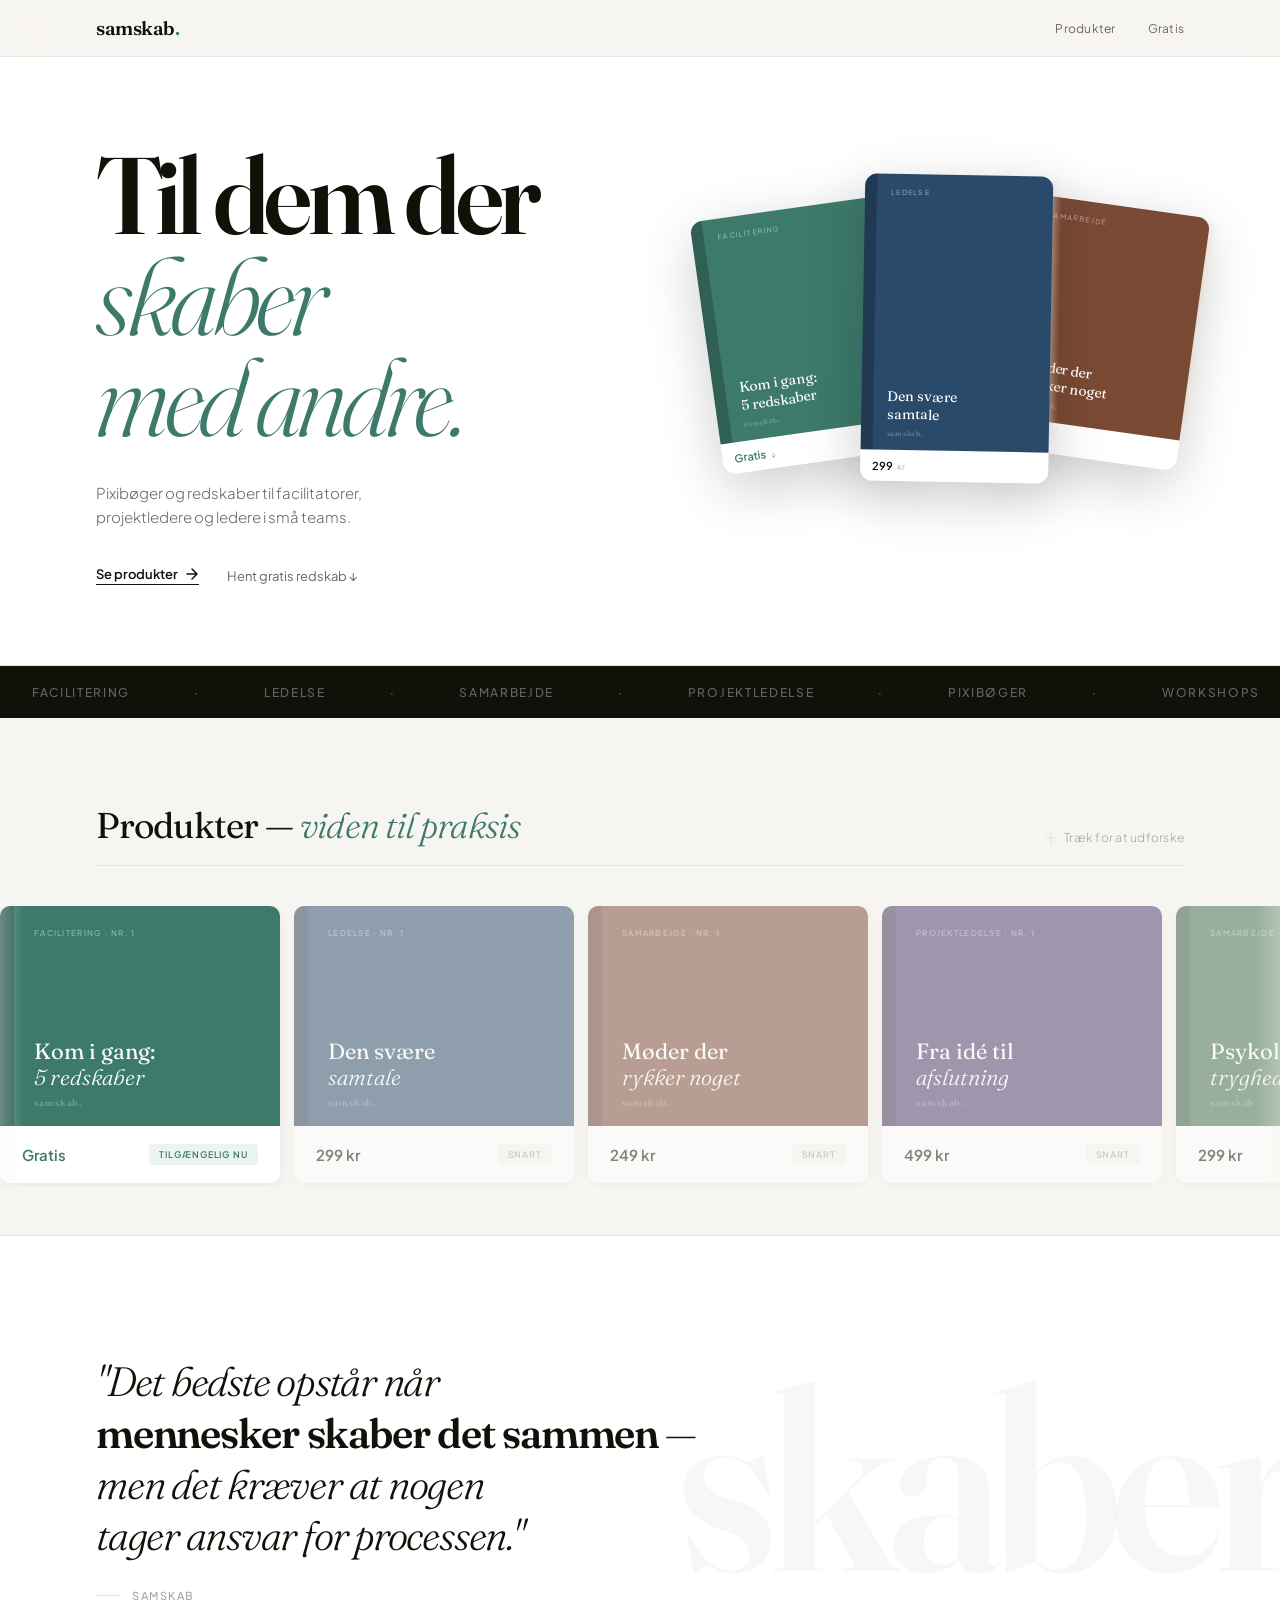
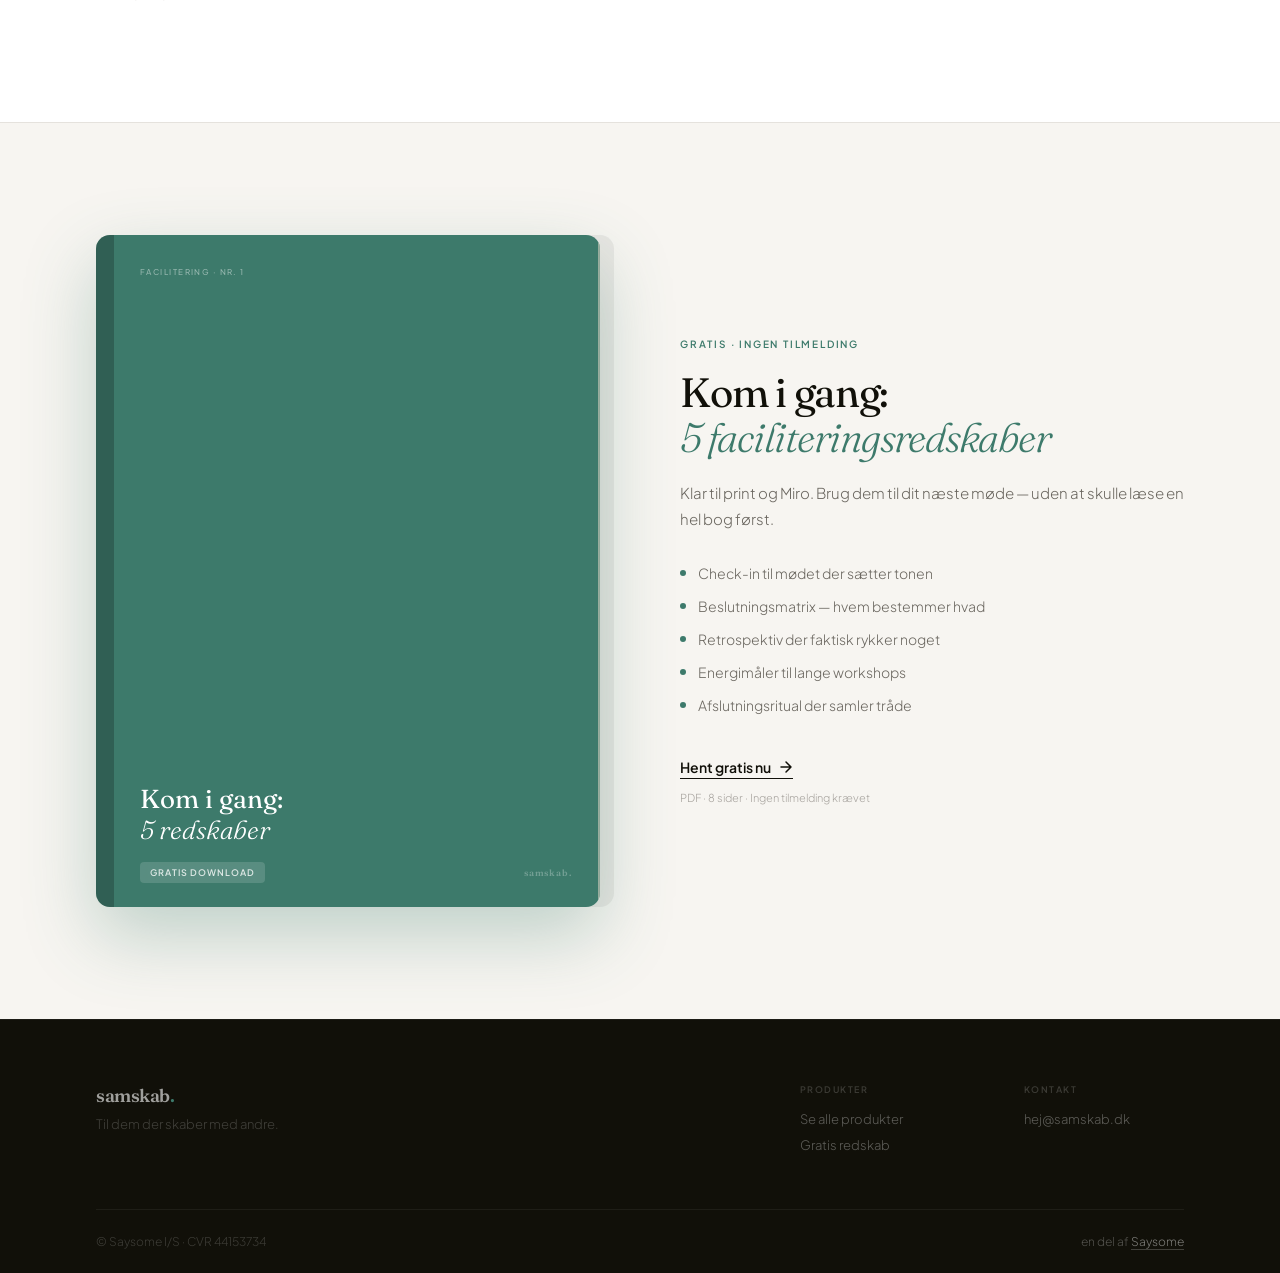
==== commit 760cd6b7: "Redesign cards as pixibooks: spine, page edges, publisher mark Removes Pantone-style ghost numbers f" ====
--- a/index.html
+++ b/index.html
@@ -58,25 +58,34 @@
       <div class="hero-deck">
         <div class="hc">
           <div class="hc-cover hc-cover-h" style="background:var(--s-f)">
-            <div class="hc-deco">1</div>
+            <div class="hc-spine"></div>
             <div class="hc-series">Facilitering</div>
-            <div class="hc-title">Kom i gang:<br>5 redskaber</div>
+            <div class="hc-bottom">
+              <div class="hc-title">Kom i gang:<br>5 redskaber</div>
+              <div class="hc-publisher">samskab.</div>
+            </div>
           </div>
           <div class="hc-foot"><div class="hc-price free">Gratis <small>↓</small></div></div>
         </div>
         <div class="hc">
           <div class="hc-cover hc-cover-xl" style="background:var(--s-l)">
-            <div class="hc-deco">2</div>
+            <div class="hc-spine"></div>
             <div class="hc-series">Ledelse</div>
-            <div class="hc-title">Den svære<br>samtale</div>
+            <div class="hc-bottom">
+              <div class="hc-title">Den svære<br>samtale</div>
+              <div class="hc-publisher">samskab.</div>
+            </div>
           </div>
           <div class="hc-foot"><div class="hc-price">299 <small>kr</small></div></div>
         </div>
         <div class="hc">
           <div class="hc-cover hc-cover-h" style="background:var(--s-s)">
-            <div class="hc-deco">3</div>
+            <div class="hc-spine"></div>
             <div class="hc-series">Samarbejde</div>
-            <div class="hc-title">Møder der<br>rykker noget</div>
+            <div class="hc-bottom">
+              <div class="hc-title">Møder der<br>rykker noget</div>
+              <div class="hc-publisher">samskab.</div>
+            </div>
           </div>
           <div class="hc-foot"><div class="hc-price">249 <small>kr</small></div></div>
         </div>
@@ -146,9 +155,12 @@
       <div class="shelf-card">
         <a href="#gratis">
           <div class="sc-cover" style="background:var(--s-f)">
-            <div class="sc-deco">1</div>
+            <div class="sc-spine"></div>
             <div class="sc-series">Facilitering · Nr. 1</div>
-            <div class="sc-title">Kom i gang:<br><em>5 redskaber</em></div>
+            <div class="sc-bottom">
+              <div class="sc-title">Kom i gang:<br><em>5 redskaber</em></div>
+              <div class="sc-publisher">samskab.</div>
+            </div>
           </div>
           <div class="sc-foot">
             <div class="sc-price free">Gratis</div>
@@ -159,9 +171,12 @@
 
       <div class="shelf-card disabled">
         <div class="sc-cover" style="background:var(--s-l)">
-          <div class="sc-deco">1</div>
+          <div class="sc-spine"></div>
           <div class="sc-series">Ledelse · Nr. 1</div>
-          <div class="sc-title">Den svære<br><em>samtale</em></div>
+          <div class="sc-bottom">
+            <div class="sc-title">Den svære<br><em>samtale</em></div>
+            <div class="sc-publisher">samskab.</div>
+          </div>
         </div>
         <div class="sc-foot">
           <div class="sc-price">299 kr</div>
@@ -171,9 +186,12 @@
 
       <div class="shelf-card disabled">
         <div class="sc-cover" style="background:var(--s-s)">
-          <div class="sc-deco">1</div>
+          <div class="sc-spine"></div>
           <div class="sc-series">Samarbejde · Nr. 1</div>
-          <div class="sc-title">Møder der<br><em>rykker noget</em></div>
+          <div class="sc-bottom">
+            <div class="sc-title">Møder der<br><em>rykker noget</em></div>
+            <div class="sc-publisher">samskab.</div>
+          </div>
         </div>
         <div class="sc-foot">
           <div class="sc-price">249 kr</div>
@@ -183,9 +201,12 @@
 
       <div class="shelf-card disabled">
         <div class="sc-cover" style="background:var(--s-p)">
-          <div class="sc-deco">1</div>
+          <div class="sc-spine"></div>
           <div class="sc-series">Projektledelse · Nr. 1</div>
-          <div class="sc-title">Fra idé til<br><em>afslutning</em></div>
+          <div class="sc-bottom">
+            <div class="sc-title">Fra idé til<br><em>afslutning</em></div>
+            <div class="sc-publisher">samskab.</div>
+          </div>
         </div>
         <div class="sc-foot">
           <div class="sc-price">499 kr</div>
@@ -195,9 +216,12 @@
 
       <div class="shelf-card disabled">
         <div class="sc-cover" style="background:var(--s-g)">
-          <div class="sc-deco">2</div>
+          <div class="sc-spine"></div>
           <div class="sc-series">Samarbejde · Nr. 2</div>
-          <div class="sc-title">Psykologisk<br><em>tryghed</em></div>
+          <div class="sc-bottom">
+            <div class="sc-title">Psykologisk<br><em>tryghed</em></div>
+            <div class="sc-publisher">samskab.</div>
+          </div>
         </div>
         <div class="sc-foot">
           <div class="sc-price">299 kr</div>
@@ -236,11 +260,14 @@
 
       <!-- Left: cover card -->
       <div class="gratis-cover reveal">
-        <div class="gratis-cover-deco" aria-hidden="true">1</div>
+        <div class="gc-spine"></div>
         <div class="gratis-cover-series">Facilitering · Nr. 1</div>
-        <div class="gratis-cover-title">Kom i gang:<br><em>5 redskaber</em></div>
-        <div class="gratis-cover-foot">
-          <span class="gratis-cover-tag">Gratis download</span>
+        <div class="gratis-cover-bottom">
+          <div class="gratis-cover-title">Kom i gang:<br><em>5 redskaber</em></div>
+          <div class="gratis-cover-foot">
+            <span class="gratis-cover-tag">Gratis download</span>
+            <span class="gc-publisher">samskab.</span>
+          </div>
         </div>
       </div>
 
--- a/css/style.css
+++ b/css/style.css
@@ -131,11 +131,30 @@
   position: absolute;
   width: 188px;
   border-radius: 12px;
-  overflow: hidden;
-  box-shadow: 0 16px 56px rgba(0,0,0,.16);
+  overflow: visible;
+  box-shadow: 0 16px 56px rgba(0,0,0,.2);
   transform-origin: bottom center;
   transition: transform .4s cubic-bezier(.34,1.56,.64,1);
 }
+
+/* Simulated page edges */
+.hero-deck .hc::after {
+  content: '';
+  position: absolute;
+  right: -9px;
+  top: 5px;
+  width: 11px;
+  height: calc(100% - 46px);
+  background: linear-gradient(to right,
+    rgba(220,210,195,.55) 0px,
+    rgba(230,220,205,.3) 4px,
+    rgba(235,225,210,.15) 7px,
+    transparent 11px
+  );
+  border-radius: 0 3px 3px 0;
+  z-index: -1;
+}
+
 .hero-deck .hc:nth-child(1) {
   left: 0px; top: 32px;
   transform: rotate(-8deg);
@@ -156,26 +175,40 @@
 .hero-deck:hover .hc:nth-child(3) { transform: rotate(14deg) translateY(-12px); }
 
 .hc-cover {
-  padding: 16px 14px 12px;
+  padding: 14px 14px 12px 26px;
   display: flex; flex-direction: column; justify-content: space-between;
   position: relative; overflow: hidden;
+  border-radius: 12px 12px 0 0;
 }
 .hc-cover-h { height: 224px; }
 .hc-cover-xl { height: 276px; }
-.hc-deco {
-  font-family: var(--serif); font-size: 90px; font-weight: 600;
-  color: rgba(255,255,255,.08); position: absolute; right: -5px; bottom: -12px;
-  line-height: 1; user-select: none;
-}
+
+/* Spine */
+.hc-spine {
+  position: absolute;
+  left: 0; top: 0; bottom: 0;
+  width: 12px;
+  background: rgba(0,0,0,.22);
+  z-index: 2;
+}
+
 .hc-series {
   font-size: 7px; letter-spacing: .18em; text-transform: uppercase;
-  color: rgba(255,255,255,.5); font-weight: 500; position: relative; z-index: 1;
+  color: rgba(255,255,255,.45); font-weight: 500; position: relative; z-index: 1;
+}
+.hc-bottom {
+  display: flex; flex-direction: column; gap: 6px;
+  position: relative; z-index: 1;
 }
 .hc-title {
-  font-family: var(--serif); font-size: 13px; color: #fff;
-  font-weight: 400; line-height: 1.3; position: relative; z-index: 1;
-}
-.hc-foot { background: var(--white); padding: 9px 12px; }
+  font-family: var(--serif); font-size: 14px; color: #fff;
+  font-weight: 400; line-height: 1.25;
+}
+.hc-publisher {
+  font-family: var(--serif); font-size: 7px;
+  color: rgba(255,255,255,.28); letter-spacing: .1em; font-weight: 600;
+}
+.hc-foot { background: var(--white); padding: 9px 12px; border-radius: 0 0 12px 12px; }
 .hc-price { font-size: 11px; font-weight: 600; color: var(--text); }
 .hc-price.free { color: var(--primary); }
 .hc-price small { font-size: 9px; color: var(--subtle); font-weight: 300; margin-left: 2px; }
@@ -265,24 +298,37 @@
 }
 .sc-cover {
   height: 220px;
-  padding: 24px 22px 20px;
+  padding: 22px 22px 18px 34px;
   display: flex; flex-direction: column; justify-content: space-between;
   position: relative; overflow: hidden;
 }
-.sc-deco {
-  font-family: var(--serif); font-size: 160px; font-weight: 600;
-  color: rgba(255,255,255,.06); position: absolute; right: -12px; bottom: -24px;
-  line-height: 1; user-select: none;
-}
+
+/* Spine */
+.sc-spine {
+  position: absolute;
+  left: 0; top: 0; bottom: 0;
+  width: 14px;
+  background: rgba(0,0,0,.22);
+  z-index: 2;
+}
+
 .sc-series {
   font-size: 8px; letter-spacing: .16em; text-transform: uppercase;
-  color: rgba(255,255,255,.55); font-weight: 500;
+  color: rgba(255,255,255,.45); font-weight: 500; position: relative; z-index: 1;
+}
+.sc-bottom {
+  display: flex; flex-direction: column; gap: 7px;
+  position: relative; z-index: 1;
 }
 .sc-title {
   font-family: var(--serif); font-size: 22px; color: #fff;
-  font-weight: 400; line-height: 1.2; position: relative; z-index: 1;
+  font-weight: 400; line-height: 1.2;
 }
 .sc-title em { font-style: italic; font-weight: 300; }
+.sc-publisher {
+  font-family: var(--serif); font-size: 9px;
+  color: rgba(255,255,255,.28); letter-spacing: .1em; font-weight: 600;
+}
 .sc-foot {
   padding: 18px 22px;
   display: flex; align-items: center; justify-content: space-between;
@@ -363,34 +409,62 @@
 .gratis-cover {
   background: var(--s-f);
   border-radius: 14px;
-  padding: 32px 28px 24px;
+  padding: 32px 28px 24px 44px;
   display: flex; flex-direction: column; justify-content: space-between;
   position: relative; overflow: hidden;
   aspect-ratio: 3/4;
-  box-shadow: 0 24px 64px rgba(61,122,107,.28);
-}
-.gratis-cover-deco {
-  font-family: var(--serif); font-size: 200px; font-weight: 600;
-  color: rgba(255,255,255,.06); position: absolute; right: -16px; bottom: -28px;
-  line-height: 1; user-select: none; letter-spacing: -.04em;
-}
+  box-shadow: 0 28px 72px rgba(61,122,107,.3), 14px 0 0 0 rgba(0,0,0,.06);
+}
+
+/* Spine */
+.gc-spine {
+  position: absolute;
+  left: 0; top: 0; bottom: 0;
+  width: 18px;
+  background: rgba(0,0,0,.22);
+  z-index: 2;
+}
+
+/* Page edges — small cards on right */
+.gratis-cover::after {
+  content: '';
+  position: absolute;
+  right: -12px; top: 8px;
+  width: 14px; height: calc(100% - 16px);
+  background: linear-gradient(to right,
+    rgba(220,210,195,.6) 0px,
+    rgba(230,220,205,.3) 5px,
+    rgba(235,225,210,.12) 9px,
+    transparent 14px
+  );
+  border-radius: 0 4px 4px 0;
+  z-index: -1;
+}
+
 .gratis-cover-series {
   font-size: 8px; letter-spacing: .18em; text-transform: uppercase;
   color: rgba(255,255,255,.45); font-weight: 500; position: relative; z-index: 1;
 }
+.gratis-cover-bottom {
+  display: flex; flex-direction: column; gap: 16px;
+  position: relative; z-index: 1;
+}
 .gratis-cover-title {
   font-family: var(--serif); font-size: 26px; color: #fff;
-  font-weight: 400; line-height: 1.2; position: relative; z-index: 1;
+  font-weight: 400; line-height: 1.2;
 }
 .gratis-cover-title em { font-style: italic; font-weight: 300; }
 .gratis-cover-foot {
-  position: relative; z-index: 1;
   display: flex; align-items: center; justify-content: space-between;
 }
 .gratis-cover-tag {
   font-size: 9px; font-weight: 600; letter-spacing: .1em; text-transform: uppercase;
   background: rgba(255,255,255,.15); color: rgba(255,255,255,.8);
   padding: 5px 10px; border-radius: 4px; backdrop-filter: blur(8px);
+}
+.gc-publisher {
+  font-family: var(--serif); font-size: 9px;
+  color: rgba(255,255,255,.28); letter-spacing: .1em; font-weight: 600;
 }
 
 /* Right: info column */
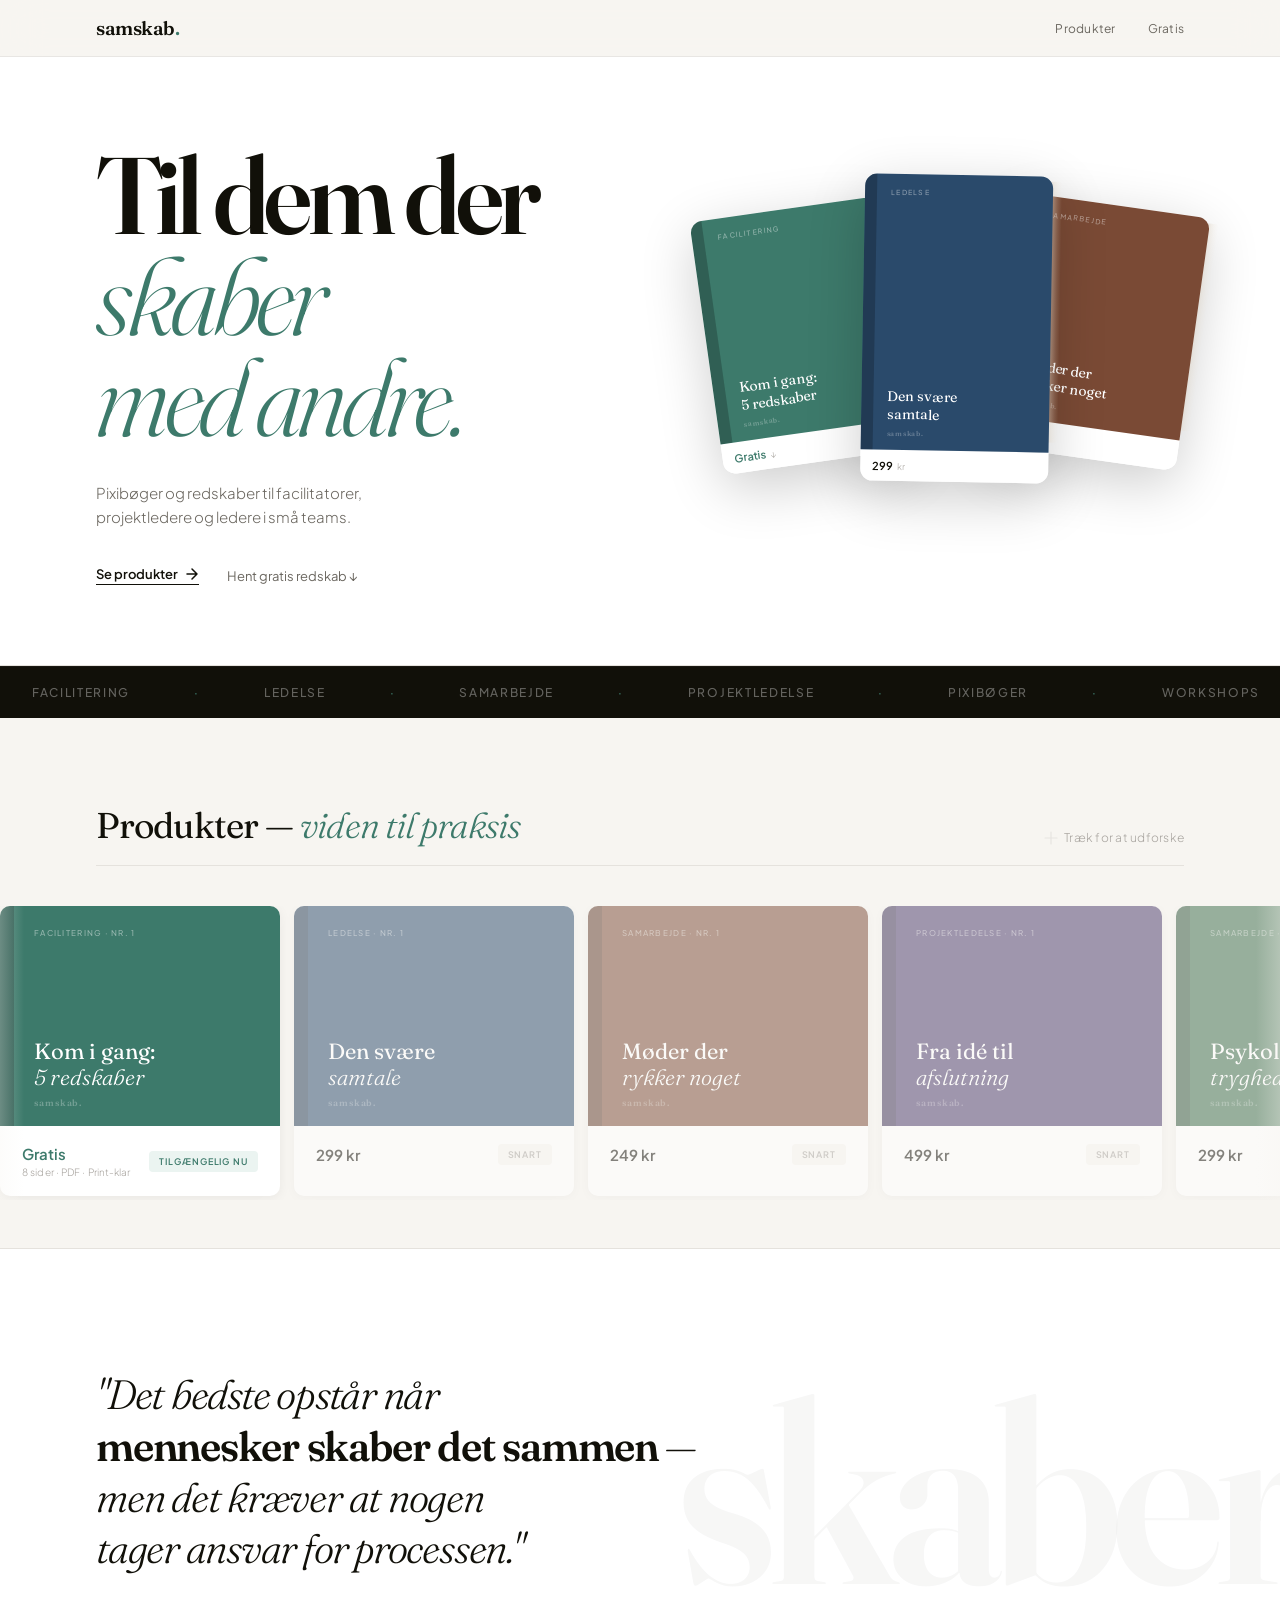
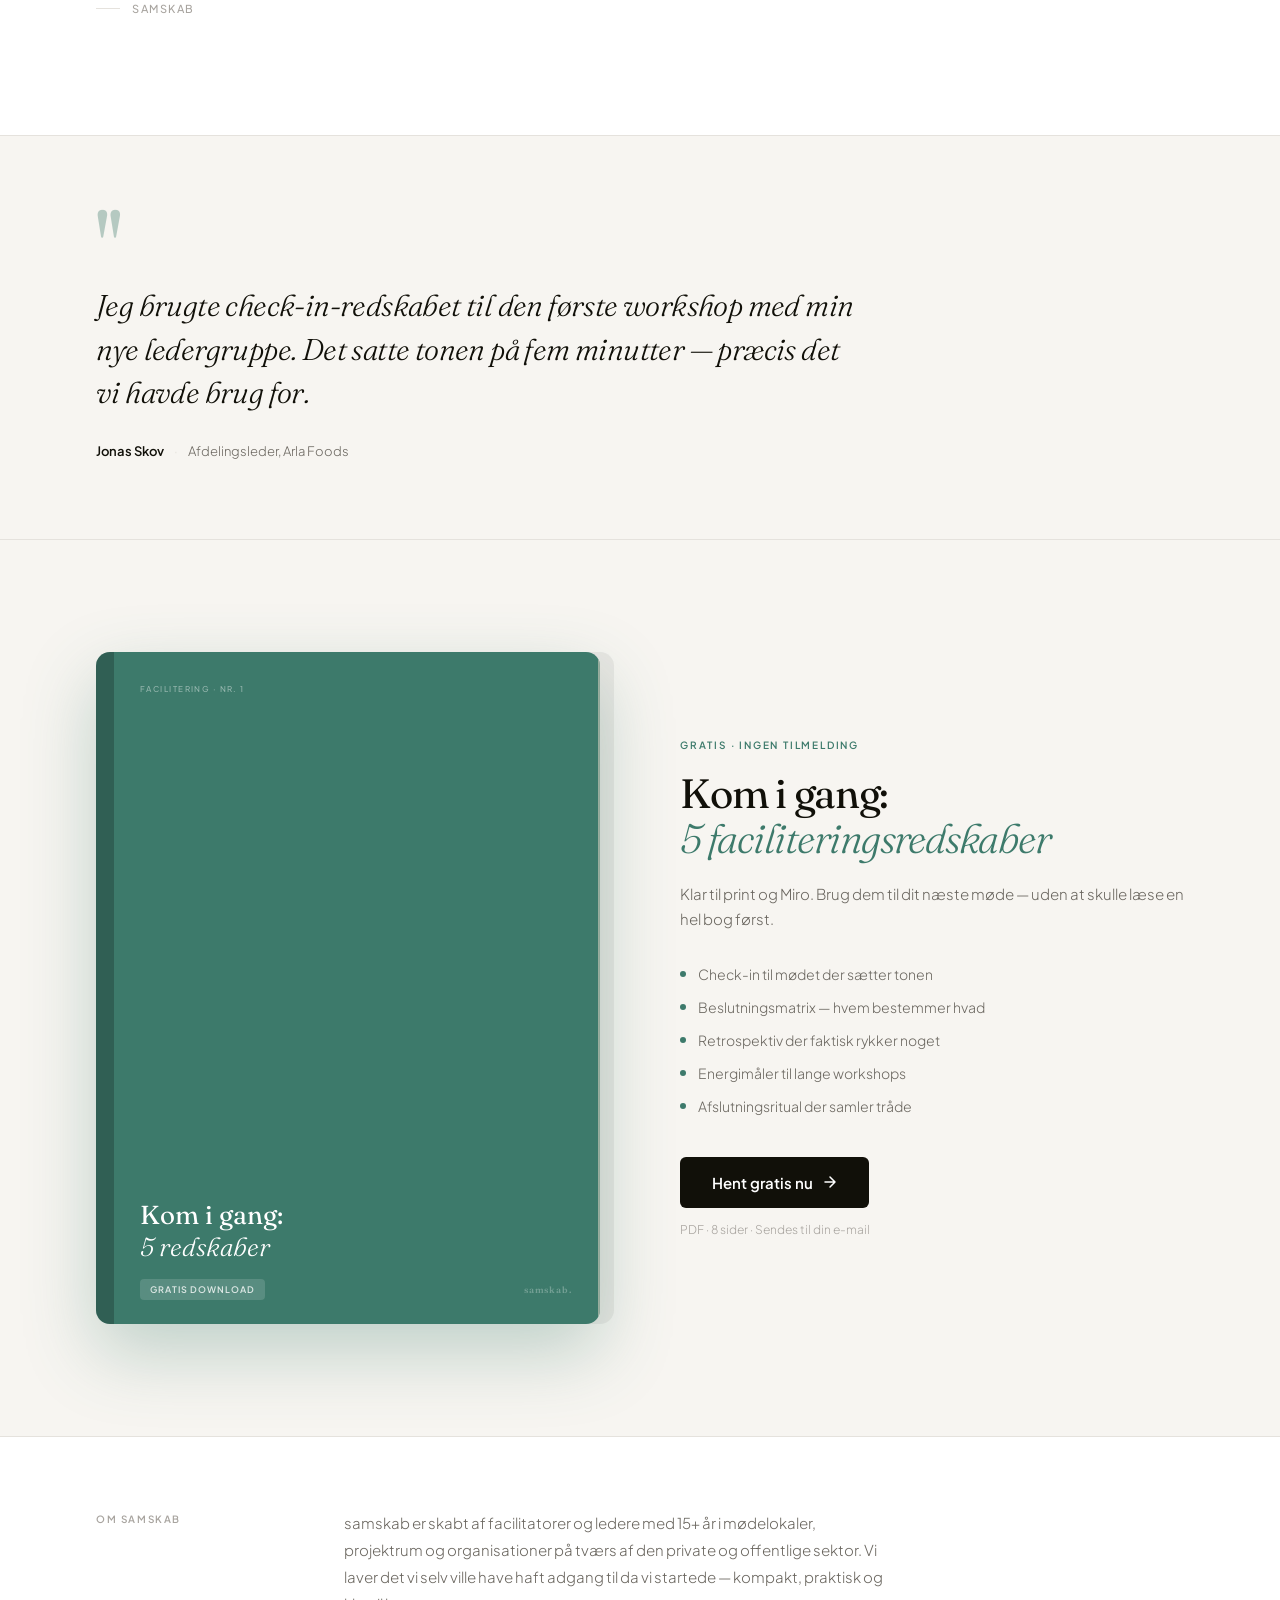
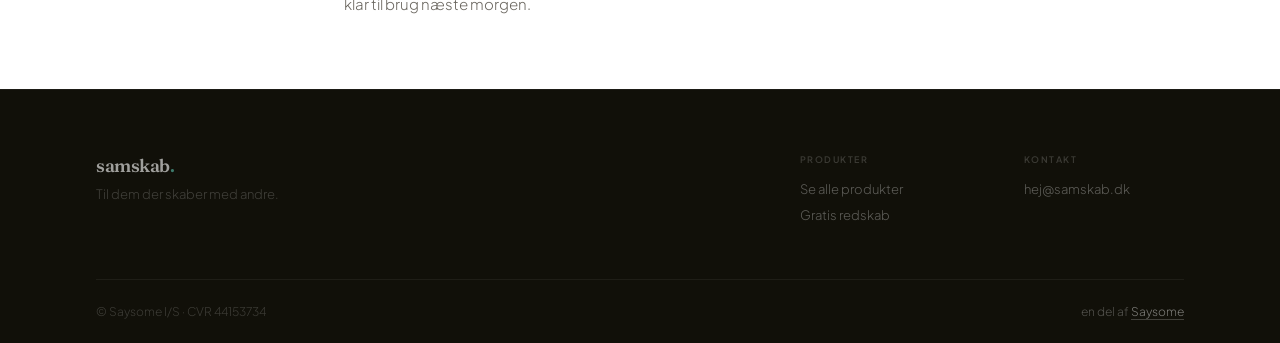
==== commit cdf3c5a3: "Add social proof, credibility, value specs, OG image, mobile hero, CTA upgrade - Testimonial section" ====
--- a/index.html
+++ b/index.html
@@ -8,6 +8,12 @@
   <meta property="og:title" content="samskab — Til dem der skaber med andre">
   <meta property="og:description" content="Pixibøger og redskaber til facilitatorer, projektledere og ledere i små teams.">
   <meta property="og:type" content="website">
+  <meta property="og:image" content="https://samskab.dk/og.svg">
+  <meta property="og:image:width" content="1200">
+  <meta property="og:image:height" content="630">
+  <meta property="og:url" content="https://samskab.dk">
+  <meta name="twitter:card" content="summary_large_image">
+  <meta name="twitter:image" content="https://samskab.dk/og.svg">
   <link rel="preconnect" href="https://fonts.googleapis.com">
   <link rel="preconnect" href="https://fonts.gstatic.com" crossorigin>
   <link href="https://fonts.googleapis.com/css2?family=Fraunces:ital,opsz,wght@0,9..144,300;0,9..144,400;0,9..144,600;1,9..144,300;1,9..144,400&family=Plus+Jakarta+Sans:wght@300;400;500;600&display=swap" rel="stylesheet">
@@ -163,7 +169,10 @@
             </div>
           </div>
           <div class="sc-foot">
-            <div class="sc-price free">Gratis</div>
+            <div>
+              <div class="sc-price free">Gratis</div>
+              <div class="sc-specs">8 sider · PDF · Print-klar</div>
+            </div>
             <div class="sc-badge free-badge">Tilgængelig nu</div>
           </div>
         </a>
@@ -247,6 +256,24 @@
           tager ansvar for processen."
         </p>
         <div class="statement-attr">samskab</div>
+      </div>
+    </div>
+  </div>
+</section>
+
+
+<!-- TESTIMONIAL -->
+<section class="section-testimonial">
+  <div class="wrap">
+    <div class="testimonial-inner reveal">
+      <div class="testimonial-mark">"</div>
+      <blockquote class="testimonial-q">
+        Jeg brugte check-in-redskabet til den første workshop med min nye ledergruppe. Det satte tonen på fem minutter — præcis det vi havde brug for.
+      </blockquote>
+      <div class="testimonial-person">
+        <span class="testimonial-name">Jonas Skov</span>
+        <span class="testimonial-sep">·</span>
+        <span class="testimonial-title">Afdelingsleder, Arla Foods</span>
       </div>
     </div>
   </div>
@@ -283,13 +310,26 @@
           <li>Energimåler til lange workshops</li>
           <li>Afslutningsritual der samler tråde</li>
         </ul>
-        <a href="[LEMON_SQUEEZY_URL]" class="gratis-cta">
+        <a href="[LEMON_SQUEEZY_URL]" class="gratis-btn">
           Hent gratis nu
           <svg width="14" height="14" viewBox="0 0 14 14" fill="none"><path d="M2 7h10M7 2l5 5-5 5" stroke="currentColor" stroke-width="1.5" stroke-linecap="round" stroke-linejoin="round"/></svg>
         </a>
-        <span class="gratis-note">PDF · 8 sider · Ingen tilmelding krævet</span>
-      </div>
-
+        <span class="gratis-note">PDF · 8 sider · Sendes til din e-mail</span>
+      </div>
+
+    </div>
+  </div>
+</section>
+
+
+<!-- OM -->
+<section class="section-om">
+  <div class="wrap">
+    <div class="om-inner reveal">
+      <div class="om-label">Om samskab</div>
+      <p class="om-text">
+        samskab er skabt af facilitatorer og ledere med 15+ år i mødelokaler, projektrum og organisationer på tværs af den private og offentlige sektor. Vi laver det vi selv ville have haft adgang til da vi startede — kompakt, praktisk og klar til brug næste morgen.
+      </p>
     </div>
   </div>
 </section>
--- a/css/style.css
+++ b/css/style.css
@@ -499,16 +499,77 @@
   width: 6px; height: 6px; border-radius: 50%;
   background: var(--primary); flex-shrink: 0; margin-top: 7px;
 }
-.gratis-cta {
-  display: inline-flex; align-items: center; gap: 8px;
-  font-size: 14px; font-weight: 600; color: var(--text);
-  border-bottom: 1.5px solid var(--text); padding-bottom: 2px;
-  transition: color .2s, border-color .2s;
-}
-.gratis-cta:hover { color: var(--primary); border-color: var(--primary); }
+.gratis-btn {
+  display: inline-flex; align-items: center; gap: 10px;
+  font-size: 15px; font-weight: 600; color: #fff;
+  background: var(--text);
+  padding: 16px 32px; border-radius: 6px;
+  transition: background .2s, transform .15s;
+}
+.gratis-btn:hover { background: var(--primary); transform: translateY(-2px); }
 .gratis-note {
-  display: block; margin-top: 12px;
-  font-size: 11px; color: var(--subtle); font-weight: 300;
+  display: block; margin-top: 14px;
+  font-size: 12px; color: var(--subtle); font-weight: 300;
+}
+
+/* ── SC VALUE SPECS ── */
+.sc-specs {
+  font-size: 10px; color: var(--subtle); font-weight: 300;
+  margin-top: 3px; letter-spacing: .01em;
+}
+
+/* ── TESTIMONIAL ── */
+.section-testimonial {
+  background: var(--bg);
+  border-top: 1px solid var(--border);
+  padding: 80px 0;
+}
+.testimonial-inner {
+  max-width: 760px;
+  position: relative;
+}
+.testimonial-mark {
+  font-family: var(--serif);
+  font-size: 80px; line-height: .7;
+  color: var(--primary); opacity: .35;
+  margin-bottom: 12px; display: block;
+  font-weight: 600;
+}
+.testimonial-q {
+  font-family: var(--serif);
+  font-size: clamp(20px, 2.4vw, 30px);
+  color: var(--text); font-weight: 300; font-style: italic;
+  line-height: 1.45; letter-spacing: -.02em;
+  margin: 0 0 28px;
+}
+.testimonial-person {
+  display: flex; align-items: center; gap: 10px;
+  font-size: 13px; color: var(--muted); font-weight: 400;
+}
+.testimonial-name { font-weight: 600; color: var(--text); }
+.testimonial-sep { color: var(--border); }
+.testimonial-title { font-weight: 300; }
+
+/* ── OM ── */
+.section-om {
+  background: var(--white);
+  border-top: 1px solid var(--border);
+  padding: 72px 0;
+}
+.om-inner {
+  display: grid;
+  grid-template-columns: 200px 1fr;
+  gap: 48px;
+  align-items: start;
+  max-width: 800px;
+}
+.om-label {
+  font-size: 10px; letter-spacing: .16em; text-transform: uppercase;
+  color: var(--subtle); font-weight: 600; padding-top: 4px;
+}
+.om-text {
+  font-size: 15px; color: var(--muted);
+  font-weight: 300; line-height: 1.8;
 }
 
 /* ── FOOTER ── */
@@ -566,7 +627,6 @@
 /* ── RESPONSIVE ── */
 @media (max-width: 960px) {
   .hero-inner { grid-template-columns: 1fr; }
-  .hero-deck { display: none; }
   .hero { padding: 72px 0 64px; }
   .shelf-outer { margin: 0 -24px; padding: 0 24px 40px; }
   .products-header { flex-direction: column; align-items: flex-start; gap: 8px; }
@@ -574,10 +634,31 @@
   .gratis-cover { max-width: 320px; }
   .footer-top { grid-template-columns: 1fr 1fr; }
   .footer-brand { grid-column: 1 / -1; }
+  .om-inner { grid-template-columns: 1fr; gap: 16px; }
+
+  /* Mobile hero: show one book card instead of hiding */
+  .hero-deck {
+    display: block;
+    width: 160px;
+    height: auto;
+    margin: 40px auto 0;
+  }
+  .hero-deck .hc {
+    position: relative !important;
+    left: auto !important;
+    top: auto !important;
+    transform: none !important;
+    width: 160px;
+  }
+  .hero-deck .hc::after { display: none; }
+  .hero-deck .hc:nth-child(2),
+  .hero-deck .hc:nth-child(3) { display: none; }
 }
 @media (max-width: 600px) {
   .nav-links { display: none; }
   .shelf-card { width: 240px; }
   .footer-top { grid-template-columns: 1fr; gap: 32px; }
   .footer-bottom { flex-direction: column; align-items: flex-start; }
-}
+  .testimonial-inner { max-width: 100%; }
+  .gratis-btn { width: 100%; justify-content: center; }
+}
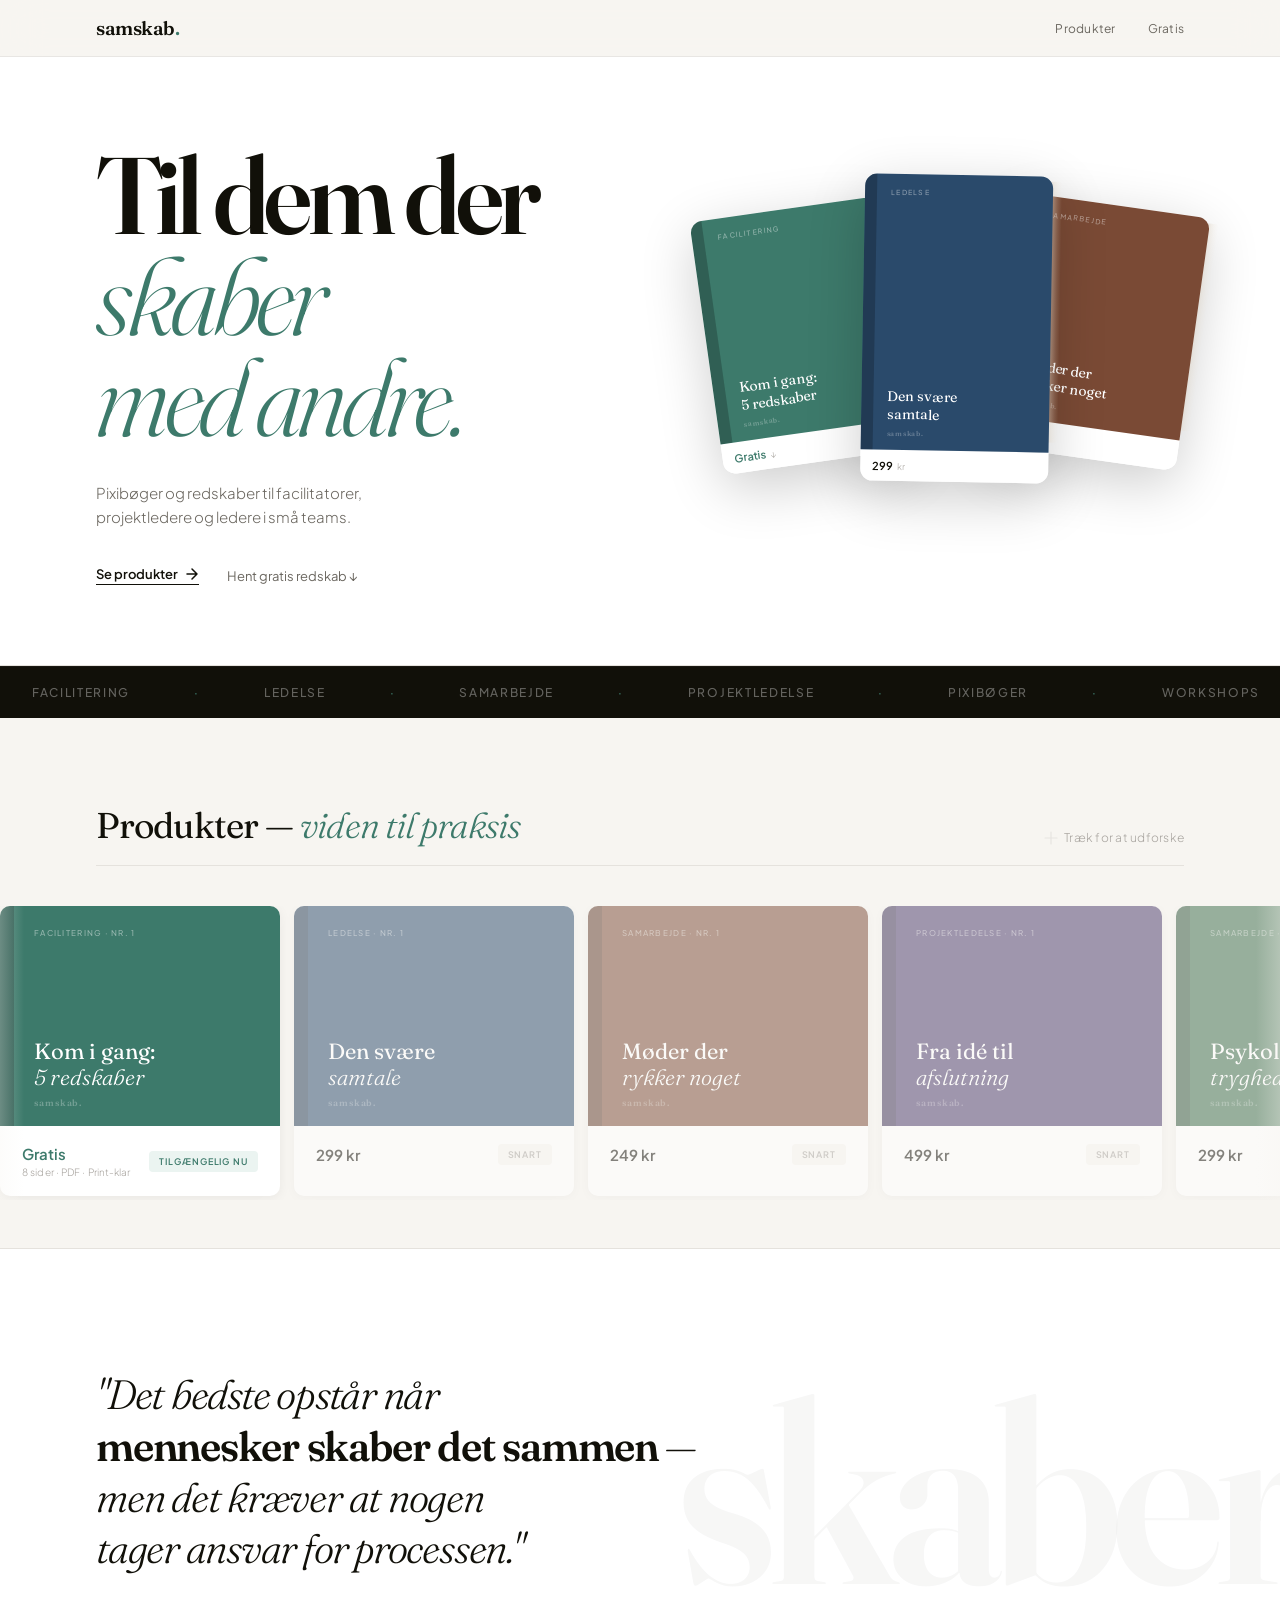
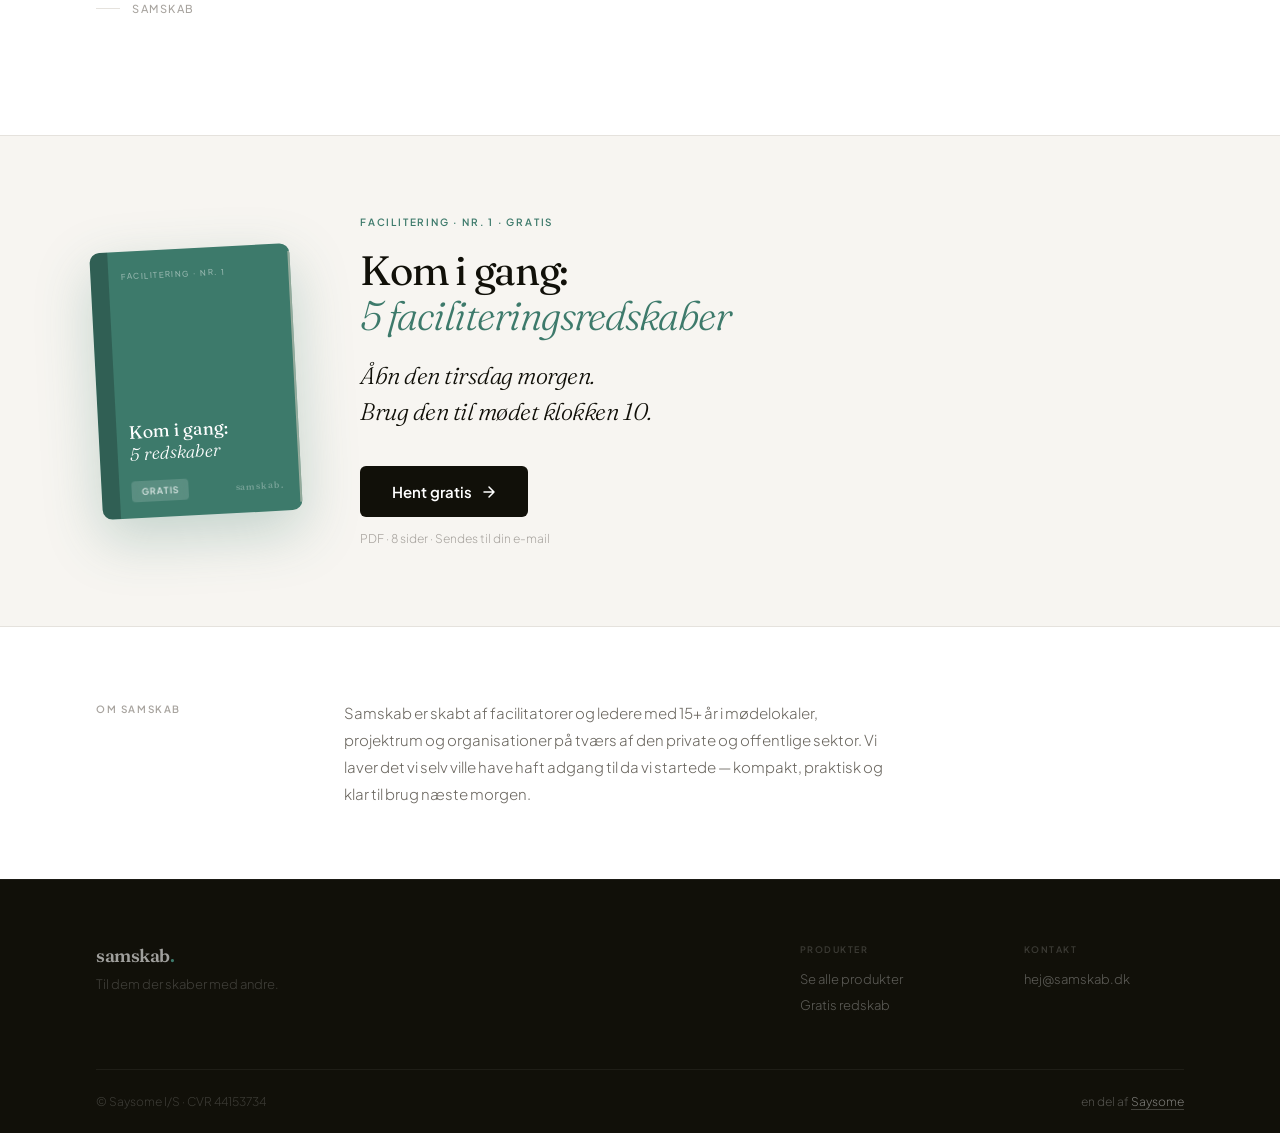
==== commit e10ce53a: "Remove testimonial, redesign gratis strip, fix Samskab capitalisation Testimonial section removed (t" ====
--- a/index.html
+++ b/index.html
@@ -262,56 +262,31 @@
 </section>
 
 
-<!-- TESTIMONIAL -->
-<section class="section-testimonial">
-  <div class="wrap">
-    <div class="testimonial-inner reveal">
-      <div class="testimonial-mark">"</div>
-      <blockquote class="testimonial-q">
-        Jeg brugte check-in-redskabet til den første workshop med min nye ledergruppe. Det satte tonen på fem minutter — præcis det vi havde brug for.
-      </blockquote>
-      <div class="testimonial-person">
-        <span class="testimonial-name">Jonas Skov</span>
-        <span class="testimonial-sep">·</span>
-        <span class="testimonial-title">Afdelingsleder, Arla Foods</span>
-      </div>
-    </div>
-  </div>
-</section>
-
-
 <!-- GRATIS -->
 <section class="section-gratis" id="gratis">
   <div class="wrap">
-    <div class="gratis-grid">
-
-      <!-- Left: cover card -->
-      <div class="gratis-cover reveal">
-        <div class="gc-spine"></div>
-        <div class="gratis-cover-series">Facilitering · Nr. 1</div>
-        <div class="gratis-cover-bottom">
-          <div class="gratis-cover-title">Kom i gang:<br><em>5 redskaber</em></div>
-          <div class="gratis-cover-foot">
-            <span class="gratis-cover-tag">Gratis download</span>
-            <span class="gc-publisher">samskab.</span>
-          </div>
-        </div>
-      </div>
-
-      <!-- Right: info -->
-      <div class="gratis-info reveal reveal-delay-1">
-        <div class="gratis-kicker">Gratis · Ingen tilmelding</div>
+    <div class="gratis-strip reveal">
+
+      <div class="gratis-book-wrap">
+        <div class="gratis-cover">
+          <div class="gc-spine"></div>
+          <div class="gratis-cover-series">Facilitering · Nr. 1</div>
+          <div class="gratis-cover-bottom">
+            <div class="gratis-cover-title">Kom i gang:<br><em>5 redskaber</em></div>
+            <div class="gratis-cover-foot">
+              <span class="gratis-cover-tag">Gratis</span>
+              <span class="gc-publisher">samskab.</span>
+            </div>
+          </div>
+        </div>
+      </div>
+
+      <div class="gratis-info">
+        <div class="gratis-kicker">Facilitering · Nr. 1 · Gratis</div>
         <h2 class="gratis-h">Kom i gang:<br><em>5 faciliterings­redskaber</em></h2>
-        <p class="gratis-sub">Klar til print og Miro. Brug dem til dit næste møde — uden at skulle læse en hel bog først.</p>
-        <ul class="gratis-bullets">
-          <li>Check-in til mødet der sætter tonen</li>
-          <li>Beslutningsmatrix — hvem bestemmer hvad</li>
-          <li>Retrospektiv der faktisk rykker noget</li>
-          <li>Energimåler til lange workshops</li>
-          <li>Afslutningsritual der samler tråde</li>
-        </ul>
+        <p class="gratis-line">Åbn den tirsdag morgen.<br>Brug den til mødet klokken 10.</p>
         <a href="[LEMON_SQUEEZY_URL]" class="gratis-btn">
-          Hent gratis nu
+          Hent gratis
           <svg width="14" height="14" viewBox="0 0 14 14" fill="none"><path d="M2 7h10M7 2l5 5-5 5" stroke="currentColor" stroke-width="1.5" stroke-linecap="round" stroke-linejoin="round"/></svg>
         </a>
         <span class="gratis-note">PDF · 8 sider · Sendes til din e-mail</span>
@@ -328,7 +303,7 @@
     <div class="om-inner reveal">
       <div class="om-label">Om samskab</div>
       <p class="om-text">
-        samskab er skabt af facilitatorer og ledere med 15+ år i mødelokaler, projektrum og organisationer på tværs af den private og offentlige sektor. Vi laver det vi selv ville have haft adgang til da vi startede — kompakt, praktisk og klar til brug næste morgen.
+        Samskab er skabt af facilitatorer og ledere med 15+ år i mødelokaler, projektrum og organisationer på tværs af den private og offentlige sektor. Vi laver det vi selv ville have haft adgang til da vi startede — kompakt, praktisk og klar til brug næste morgen.
       </p>
     </div>
   </div>
--- a/css/style.css
+++ b/css/style.css
@@ -395,26 +395,33 @@
 /* ── GRATIS ── */
 .section-gratis {
   background: var(--bg);
-  padding: 112px 0;
+  padding: 80px 0;
   border-top: 1px solid var(--border);
 }
-.gratis-grid {
+.gratis-strip {
   display: grid;
-  grid-template-columns: 1fr 1fr;
-  gap: 80px;
+  grid-template-columns: 200px 1fr;
+  gap: 64px;
   align-items: center;
 }
 
 /* Left: product cover card */
+.gratis-book-wrap {
+  display: flex; justify-content: center; align-items: center;
+}
 .gratis-cover {
   background: var(--s-f);
-  border-radius: 14px;
-  padding: 32px 28px 24px 44px;
+  border-radius: 10px;
+  padding: 20px 18px 16px 30px;
   display: flex; flex-direction: column; justify-content: space-between;
   position: relative; overflow: hidden;
   aspect-ratio: 3/4;
-  box-shadow: 0 28px 72px rgba(61,122,107,.3), 14px 0 0 0 rgba(0,0,0,.06);
-}
+  width: 100%;
+  box-shadow: 0 20px 56px rgba(61,122,107,.28);
+  transform: rotate(-3deg);
+  transition: transform .4s cubic-bezier(.34,1.56,.64,1);
+}
+.gratis-cover:hover { transform: rotate(0deg) translateY(-4px); }
 
 /* Spine */
 .gc-spine {
@@ -450,7 +457,7 @@
   position: relative; z-index: 1;
 }
 .gratis-cover-title {
-  font-family: var(--serif); font-size: 26px; color: #fff;
+  font-family: var(--serif); font-size: 18px; color: #fff;
   font-weight: 400; line-height: 1.2;
 }
 .gratis-cover-title em { font-style: italic; font-weight: 300; }
@@ -480,24 +487,12 @@
   letter-spacing: -.03em; margin-bottom: 20px;
 }
 .gratis-h em { font-style: italic; font-weight: 300; color: var(--primary); }
-.gratis-sub {
-  font-size: 15px; color: var(--muted);
-  font-weight: 300; line-height: 1.7;
-  margin-bottom: 32px;
-}
-.gratis-bullets {
-  list-style: none;
-  margin-bottom: 40px;
-  display: flex; flex-direction: column; gap: 12px;
-}
-.gratis-bullets li {
-  display: flex; align-items: flex-start; gap: 12px;
-  font-size: 14px; color: var(--muted); font-weight: 300; line-height: 1.5;
-}
-.gratis-bullets li::before {
-  content: '';
-  width: 6px; height: 6px; border-radius: 50%;
-  background: var(--primary); flex-shrink: 0; margin-top: 7px;
+.gratis-line {
+  font-family: var(--serif);
+  font-size: clamp(18px, 2vw, 24px);
+  color: var(--text); font-weight: 300; font-style: italic;
+  line-height: 1.5; letter-spacing: -.02em;
+  margin-bottom: 36px;
 }
 .gratis-btn {
   display: inline-flex; align-items: center; gap: 10px;
@@ -630,8 +625,8 @@
   .hero { padding: 72px 0 64px; }
   .shelf-outer { margin: 0 -24px; padding: 0 24px 40px; }
   .products-header { flex-direction: column; align-items: flex-start; gap: 8px; }
-  .gratis-grid { grid-template-columns: 1fr; gap: 48px; }
-  .gratis-cover { max-width: 320px; }
+  .gratis-strip { grid-template-columns: 1fr; gap: 40px; }
+  .gratis-cover { max-width: 200px; transform: rotate(-3deg); }
   .footer-top { grid-template-columns: 1fr 1fr; }
   .footer-brand { grid-column: 1 / -1; }
   .om-inner { grid-template-columns: 1fr; gap: 16px; }
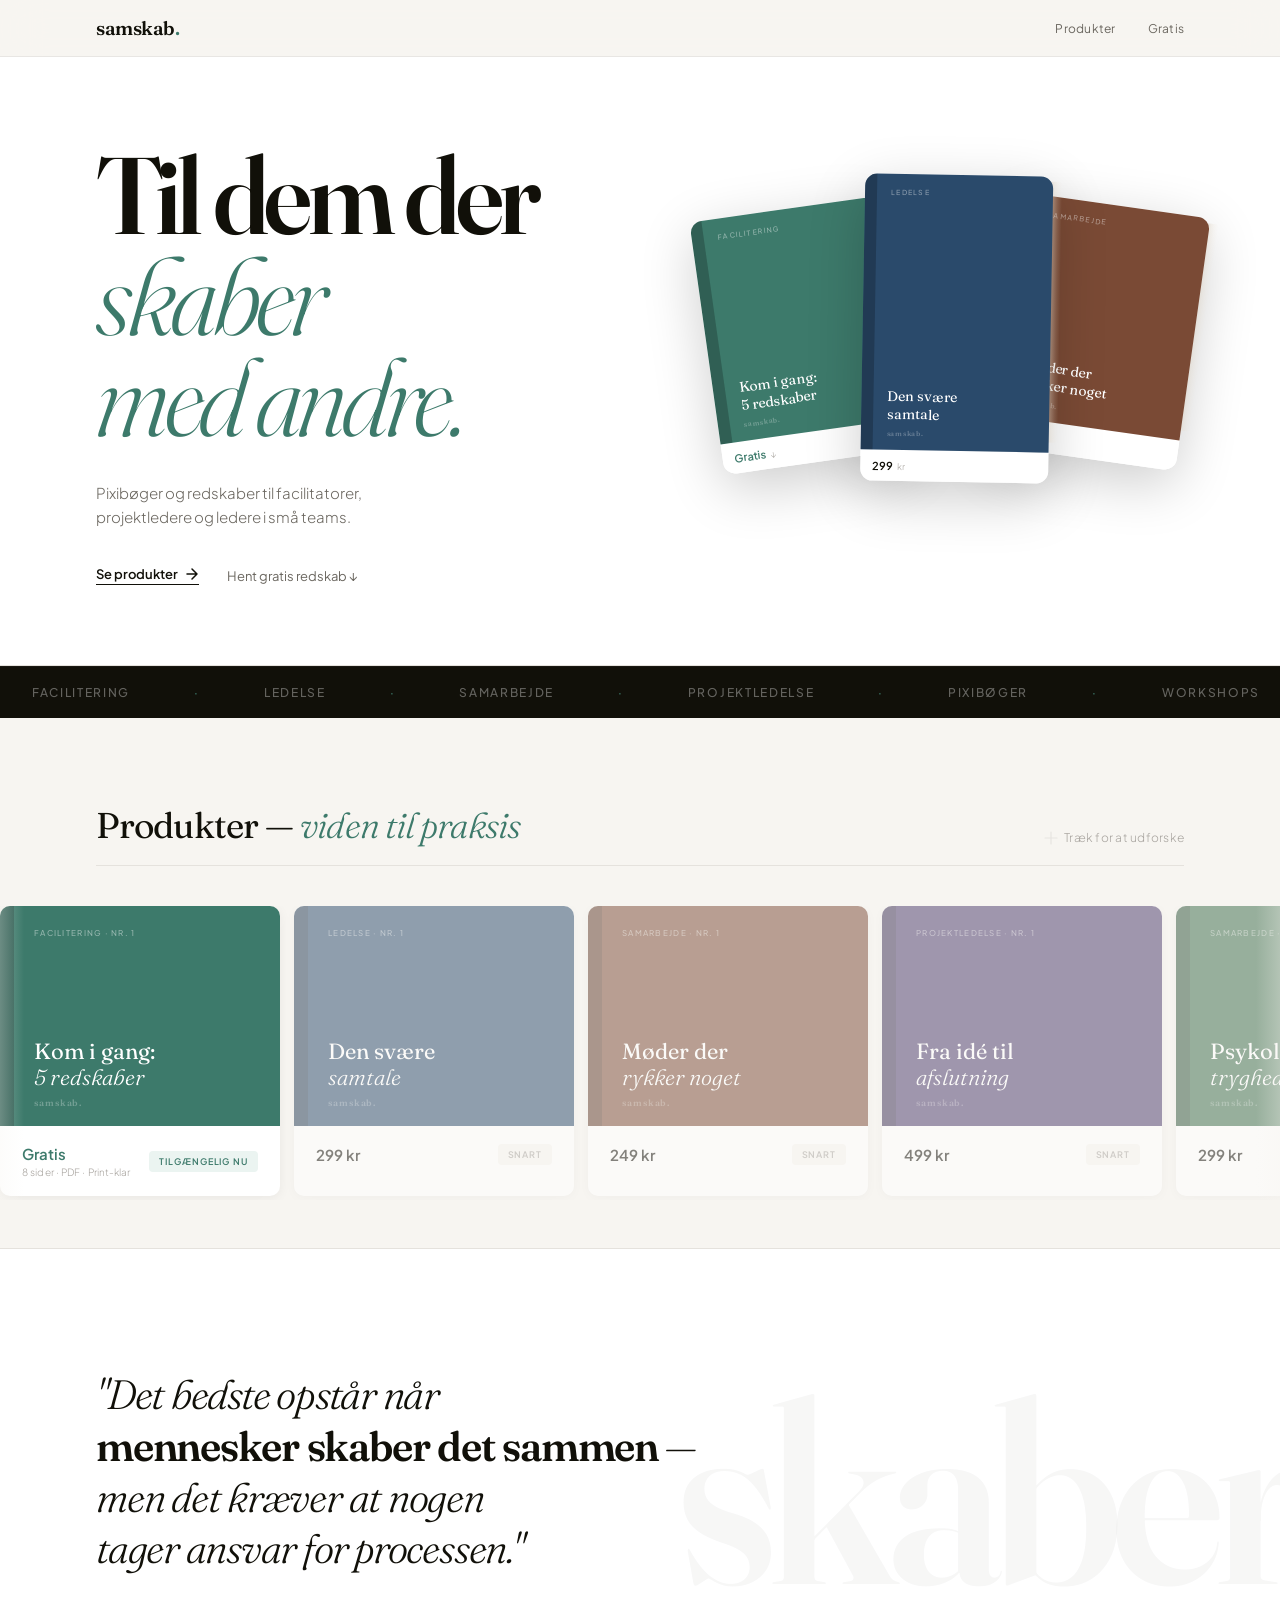
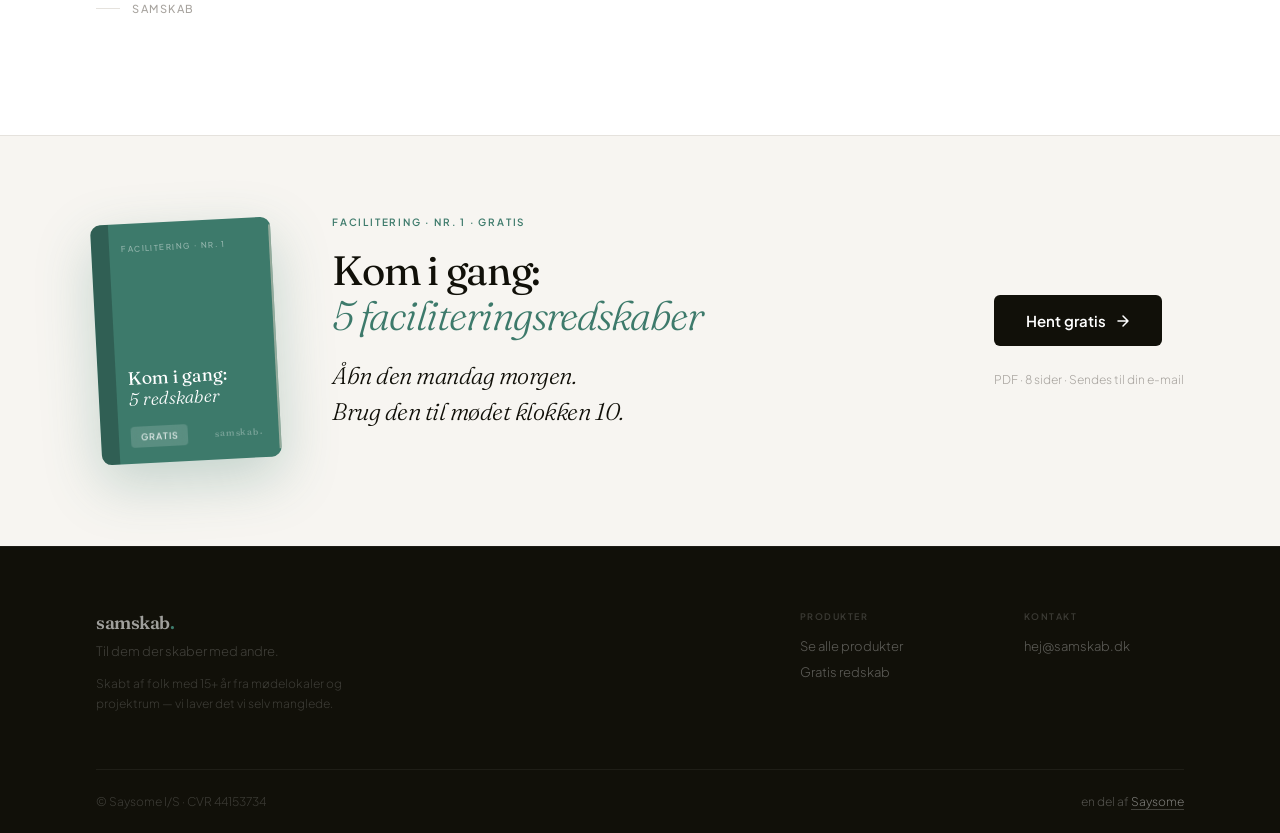
==== commit 856f7914: "Gratis: 3-column full-width strip, mandag morgen, Om moved to footer Gratis section restructured as " ====
--- a/index.html
+++ b/index.html
@@ -284,7 +284,10 @@
       <div class="gratis-info">
         <div class="gratis-kicker">Facilitering · Nr. 1 · Gratis</div>
         <h2 class="gratis-h">Kom i gang:<br><em>5 faciliterings­redskaber</em></h2>
-        <p class="gratis-line">Åbn den tirsdag morgen.<br>Brug den til mødet klokken 10.</p>
+        <p class="gratis-line">Åbn den mandag morgen.<br>Brug den til mødet klokken 10.</p>
+      </div>
+
+      <div class="gratis-cta-col">
         <a href="[LEMON_SQUEEZY_URL]" class="gratis-btn">
           Hent gratis
           <svg width="14" height="14" viewBox="0 0 14 14" fill="none"><path d="M2 7h10M7 2l5 5-5 5" stroke="currentColor" stroke-width="1.5" stroke-linecap="round" stroke-linejoin="round"/></svg>
@@ -297,19 +300,6 @@
 </section>
 
 
-<!-- OM -->
-<section class="section-om">
-  <div class="wrap">
-    <div class="om-inner reveal">
-      <div class="om-label">Om samskab</div>
-      <p class="om-text">
-        Samskab er skabt af facilitatorer og ledere med 15+ år i mødelokaler, projektrum og organisationer på tværs af den private og offentlige sektor. Vi laver det vi selv ville have haft adgang til da vi startede — kompakt, praktisk og klar til brug næste morgen.
-      </p>
-    </div>
-  </div>
-</section>
-
-
 <!-- FOOTER -->
 <footer class="footer">
   <div class="wrap">
@@ -317,6 +307,7 @@
       <div class="footer-brand">
         <span class="footer-logo">samskab<span>.</span></span>
         <p class="footer-tagline">Til dem der skaber med andre.</p>
+        <p class="footer-om">Skabt af folk med 15+ år fra mødelokaler og projektrum — vi laver det vi selv manglede.</p>
       </div>
       <div>
         <div class="footer-col-head">Produkter</div>
--- a/css/style.css
+++ b/css/style.css
@@ -400,9 +400,13 @@
 }
 .gratis-strip {
   display: grid;
-  grid-template-columns: 200px 1fr;
-  gap: 64px;
+  grid-template-columns: 180px 1fr auto;
+  gap: 56px;
   align-items: center;
+}
+.gratis-cta-col {
+  display: flex; flex-direction: column; align-items: flex-start; gap: 12px;
+  flex-shrink: 0;
 }
 
 /* Left: product cover card */
@@ -545,28 +549,6 @@
 .testimonial-sep { color: var(--border); }
 .testimonial-title { font-weight: 300; }
 
-/* ── OM ── */
-.section-om {
-  background: var(--white);
-  border-top: 1px solid var(--border);
-  padding: 72px 0;
-}
-.om-inner {
-  display: grid;
-  grid-template-columns: 200px 1fr;
-  gap: 48px;
-  align-items: start;
-  max-width: 800px;
-}
-.om-label {
-  font-size: 10px; letter-spacing: .16em; text-transform: uppercase;
-  color: var(--subtle); font-weight: 600; padding-top: 4px;
-}
-.om-text {
-  font-size: 15px; color: var(--muted);
-  font-weight: 300; line-height: 1.8;
-}
-
 /* ── FOOTER ── */
 .footer {
   background: var(--dark);
@@ -589,7 +571,11 @@
 .footer-logo span { color: var(--primary); }
 .footer-tagline {
   font-size: 13px; color: rgba(255,255,255,.2);
-  font-weight: 300; line-height: 1.5;
+  font-weight: 300; line-height: 1.5; margin-bottom: 12px;
+}
+.footer-om {
+  font-size: 12px; color: rgba(255,255,255,.18);
+  font-weight: 300; line-height: 1.65; max-width: 260px;
 }
 .footer-col-head {
   font-size: 9px; letter-spacing: .16em; text-transform: uppercase;
@@ -625,12 +611,12 @@
   .hero { padding: 72px 0 64px; }
   .shelf-outer { margin: 0 -24px; padding: 0 24px 40px; }
   .products-header { flex-direction: column; align-items: flex-start; gap: 8px; }
-  .gratis-strip { grid-template-columns: 1fr; gap: 40px; }
-  .gratis-cover { max-width: 200px; transform: rotate(-3deg); }
+  .gratis-strip { grid-template-columns: 1fr 1fr; gap: 32px; }
+  .gratis-book-wrap { grid-column: 1 / -1; }
+  .gratis-cover { max-width: 180px; }
+  .gratis-cta-col { grid-column: 2; }
   .footer-top { grid-template-columns: 1fr 1fr; }
   .footer-brand { grid-column: 1 / -1; }
-  .om-inner { grid-template-columns: 1fr; gap: 16px; }
-
   /* Mobile hero: show one book card instead of hiding */
   .hero-deck {
     display: block;
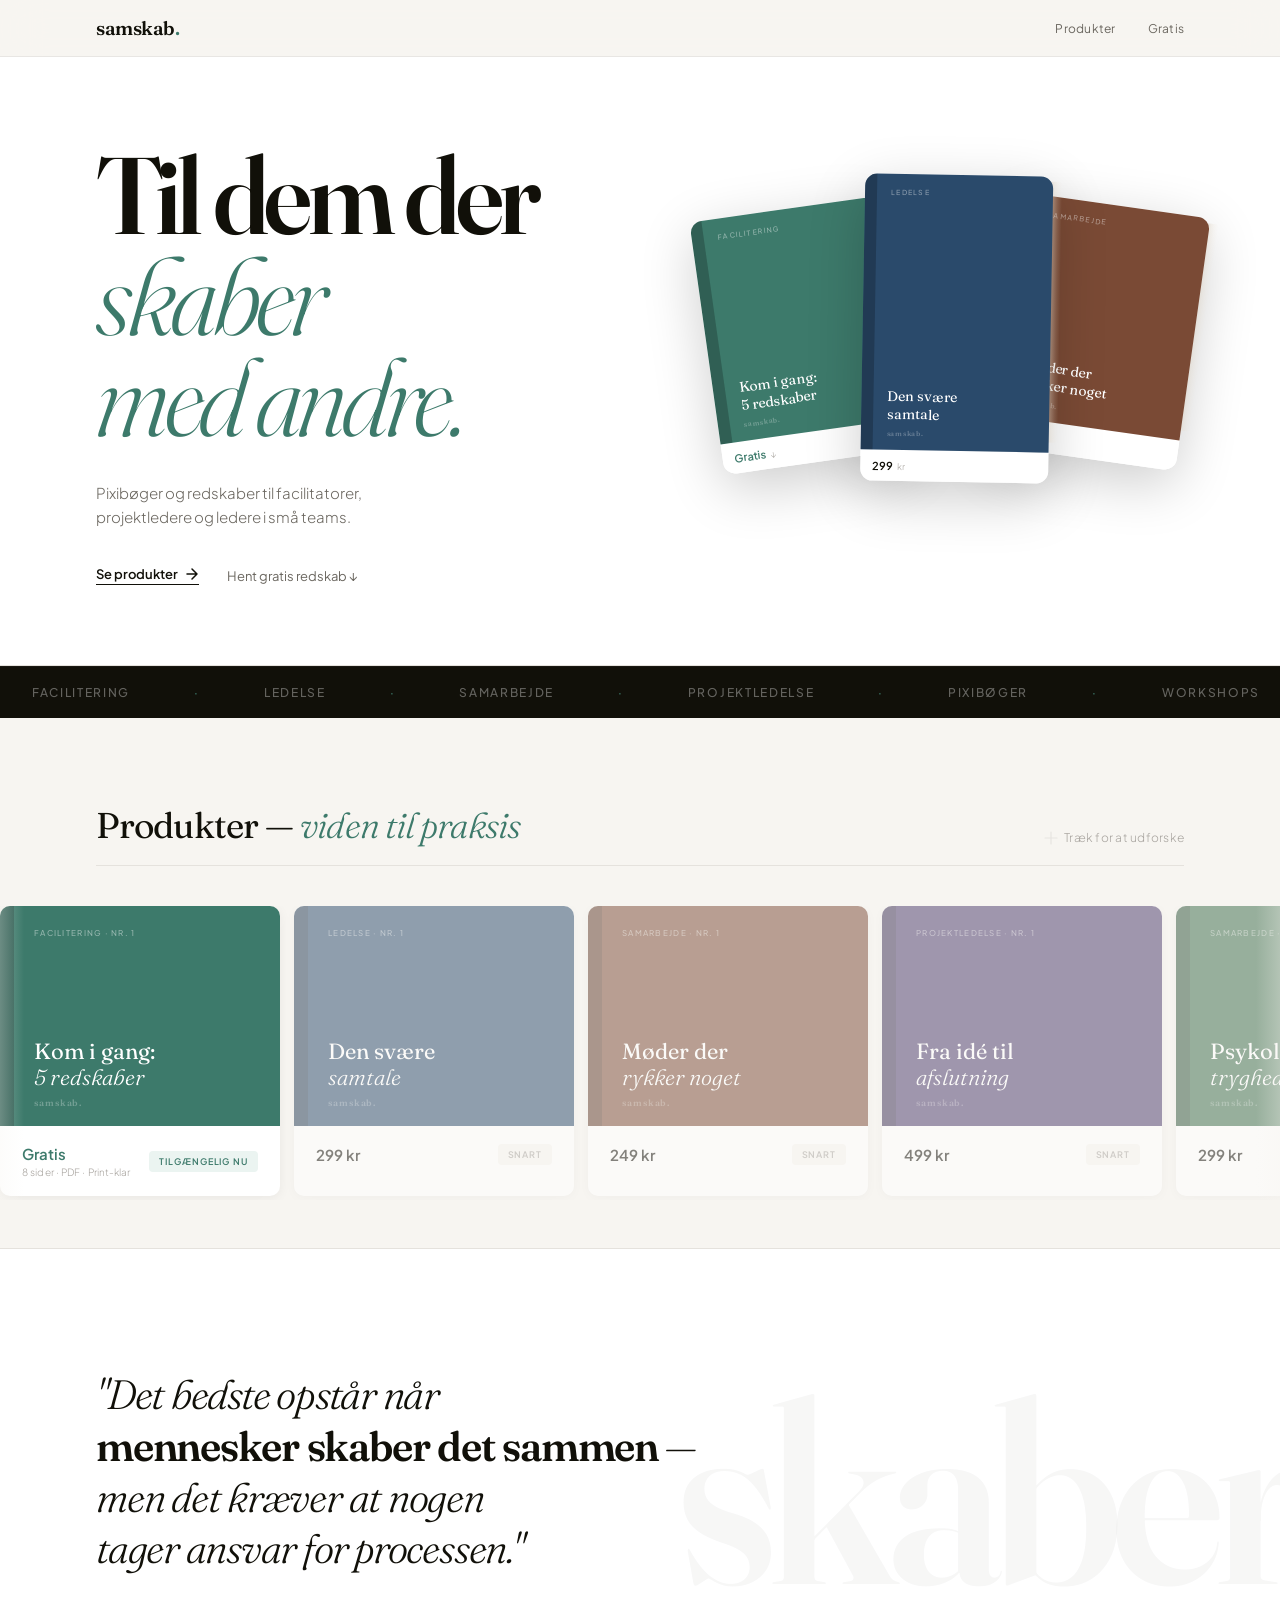
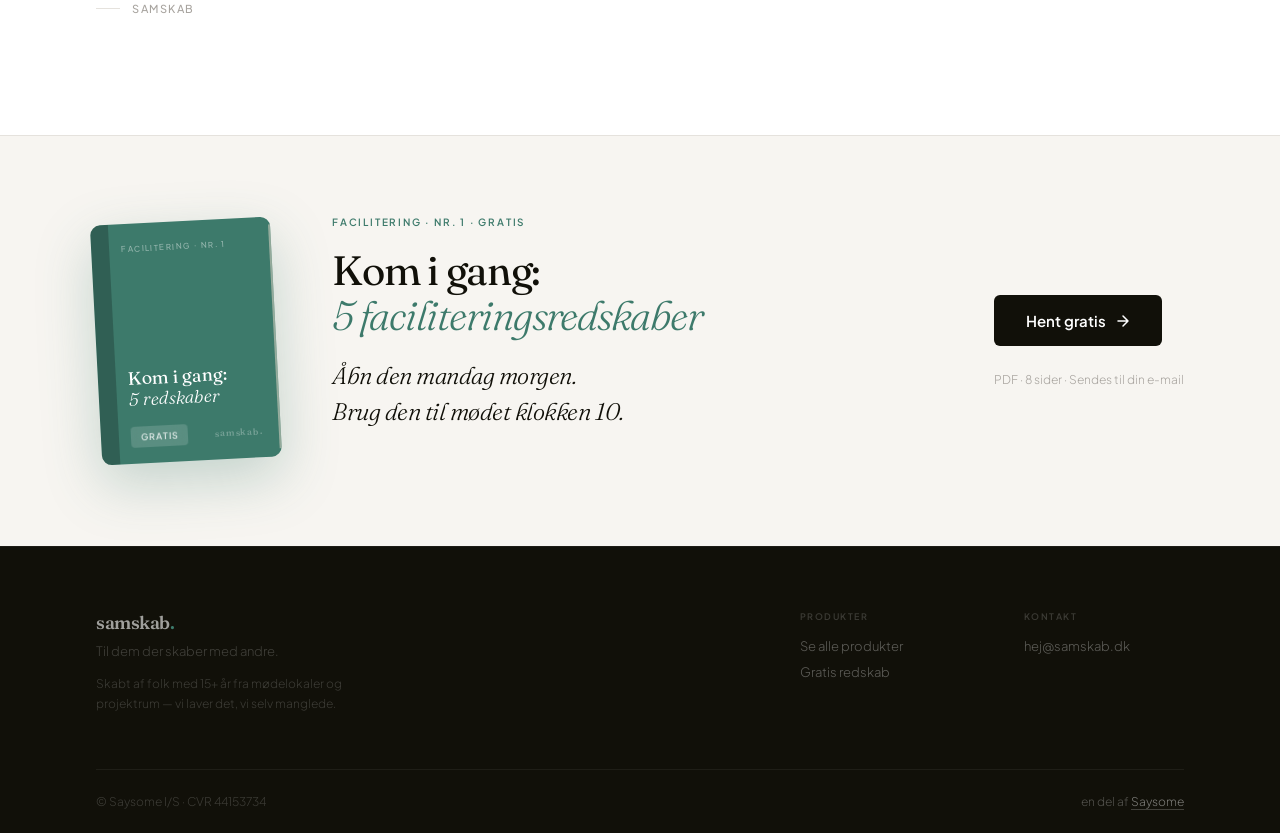
==== commit 0186ce2a: "Fix missing comma: 'det, vi selv manglede' Co-Authored-By: Claude Sonnet 4.6 <noreply@anthropic.com>" ====
--- a/index.html
+++ b/index.html
@@ -307,7 +307,7 @@
       <div class="footer-brand">
         <span class="footer-logo">samskab<span>.</span></span>
         <p class="footer-tagline">Til dem der skaber med andre.</p>
-        <p class="footer-om">Skabt af folk med 15+ år fra mødelokaler og projektrum — vi laver det vi selv manglede.</p>
+        <p class="footer-om">Skabt af folk med 15+ år fra mødelokaler og projektrum — vi laver det, vi selv manglede.</p>
       </div>
       <div>
         <div class="footer-col-head">Produkter</div>
